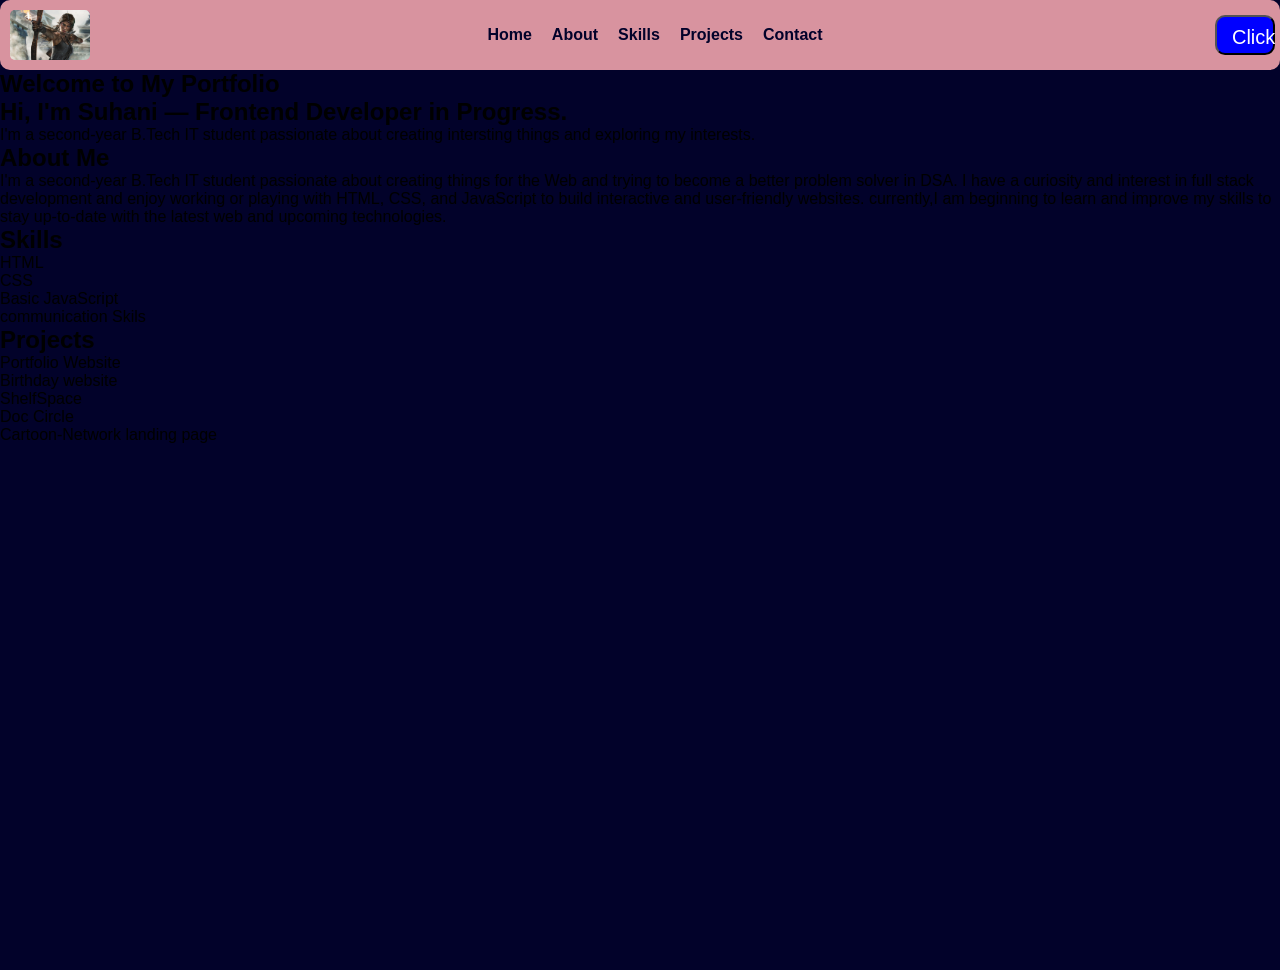
==== index.html @ 4777d11a "Initial commit - My Portfolio" ====
<!DOCTYPE html>
<html lang="en">

<head>
    <meta charset="UTF-8">
    <meta name="viewport" content="width=device-width, initial-scale=1.0">
    <title>My-portfolio</title>
    <link rel="stylesheet" href="style.css">

</head>

<body>
    <header>
        <nav>
            <div class="logo">
                <img width="50" src="./portfolio-logo.jpg" alt="My Portfolio logo ">
            </div>
            <div class="links">
                <a id=home href="#Home">Home</a>
                <a id=about href="#About">About</a>
                <a id=skills href="#Skills">Skills</a>
                <a id=projects href="#Projects">Projects</a>
                <a id=contact href="#Contact">Contact</a>
            </div>
            <div class="button">
                <button id="btn">Click</button>
            </div>
        </nav>
    </header>
    <main>
        <section id="home">
            <h1>Welcome to My Portfolio</h1>
            <h1>Hi, I'm Suhani —
                Frontend Developer in Progress.
            </h1>

            <p>
                I'm a second-year B.Tech IT student
                passionate about creating intersting things and exploring my interests.
            </p>

        </section>
        <section id="about">
            <h2>About Me</h2>
            <p>
                I'm a second-year B.Tech IT student passionate about creating things for the Web and trying to become a better problem solver in DSA. I have a curiosity and
                interest in full stack development and enjoy working or playing  with HTML, CSS, and JavaScript to build interactive
                and user-friendly websites. currently,I am beginning to learn and improve my skills to stay up-to-date with the
                latest web and upcoming technologies.
            </p>

        </section>
        <section id="skills">
            <h2>Skills</h2>
            <ul>
               
                <li>HTML</li>
                <li>CSS</li>
                <li>Basic JavaScript</li>
                 <li>communication Skils</li>
                
                
            </ul>
        </section>
        <section id="projects">
            <h2>Projects</h2>
            <ul>
                <li>Portfolio Website</li>
                <li>Birthday website</li>
                <li>ShelfSpace </li>
                <li>Doc Circle</li>
                <li>Cartoon-Network landing page</li>
                
            </ul>
    </main>



    <script src="script.js"></script>

</body>

</html>
---- style.css ----
*{
    margin:0;
    padding:0;
    box-sizing: border-box;
}
html,body{
    height:100%;
    width:100%;
    background-color: rgb(2, 2, 42);
    font-family: Arial, Helvetica, sans-serif;

}
 main{
    width:100%;
    height:100%;
 }
 nav{
    width:100%;    
    height:70px;
    padding:10px;
    border-radius: 10px;
    background-color:rgb(216, 147, 159) ;
    display:flex;
    justify-content: space-between;
    align-items: center;
    gap:10px;
    

 
 }
 .logo{
    width:80px;
    
    height:50px;
    
 }
 .logo img{
    overflow:hidden;
    width:100%;
    height:100%;
    object-fit: cover;
    border-radius:5px;
 }

 .links{
    display:flex;
    justify-content: center;
    align-items: center;
    gap:20px;

}
 .links a {
    text-decoration: none;
    color: rgb(2, 2, 42);
    font-size: 16px;
    font-weight: 600;
    transition: 0.3s ease;
}
.links a:hover{
    color:white;
}

.button{
    height:50px;
    width:50px;
    display: flex;
    justify-content: center;
    align-items: center;
}
.button #btn{
    width:60px;
    height:40px;
    text-align: center;
    color:white ;
    background-color:blue;
    padding:9px 15px;
    border-radius: 10px;
    cursor:pointer;
    font-size: 20px;

}
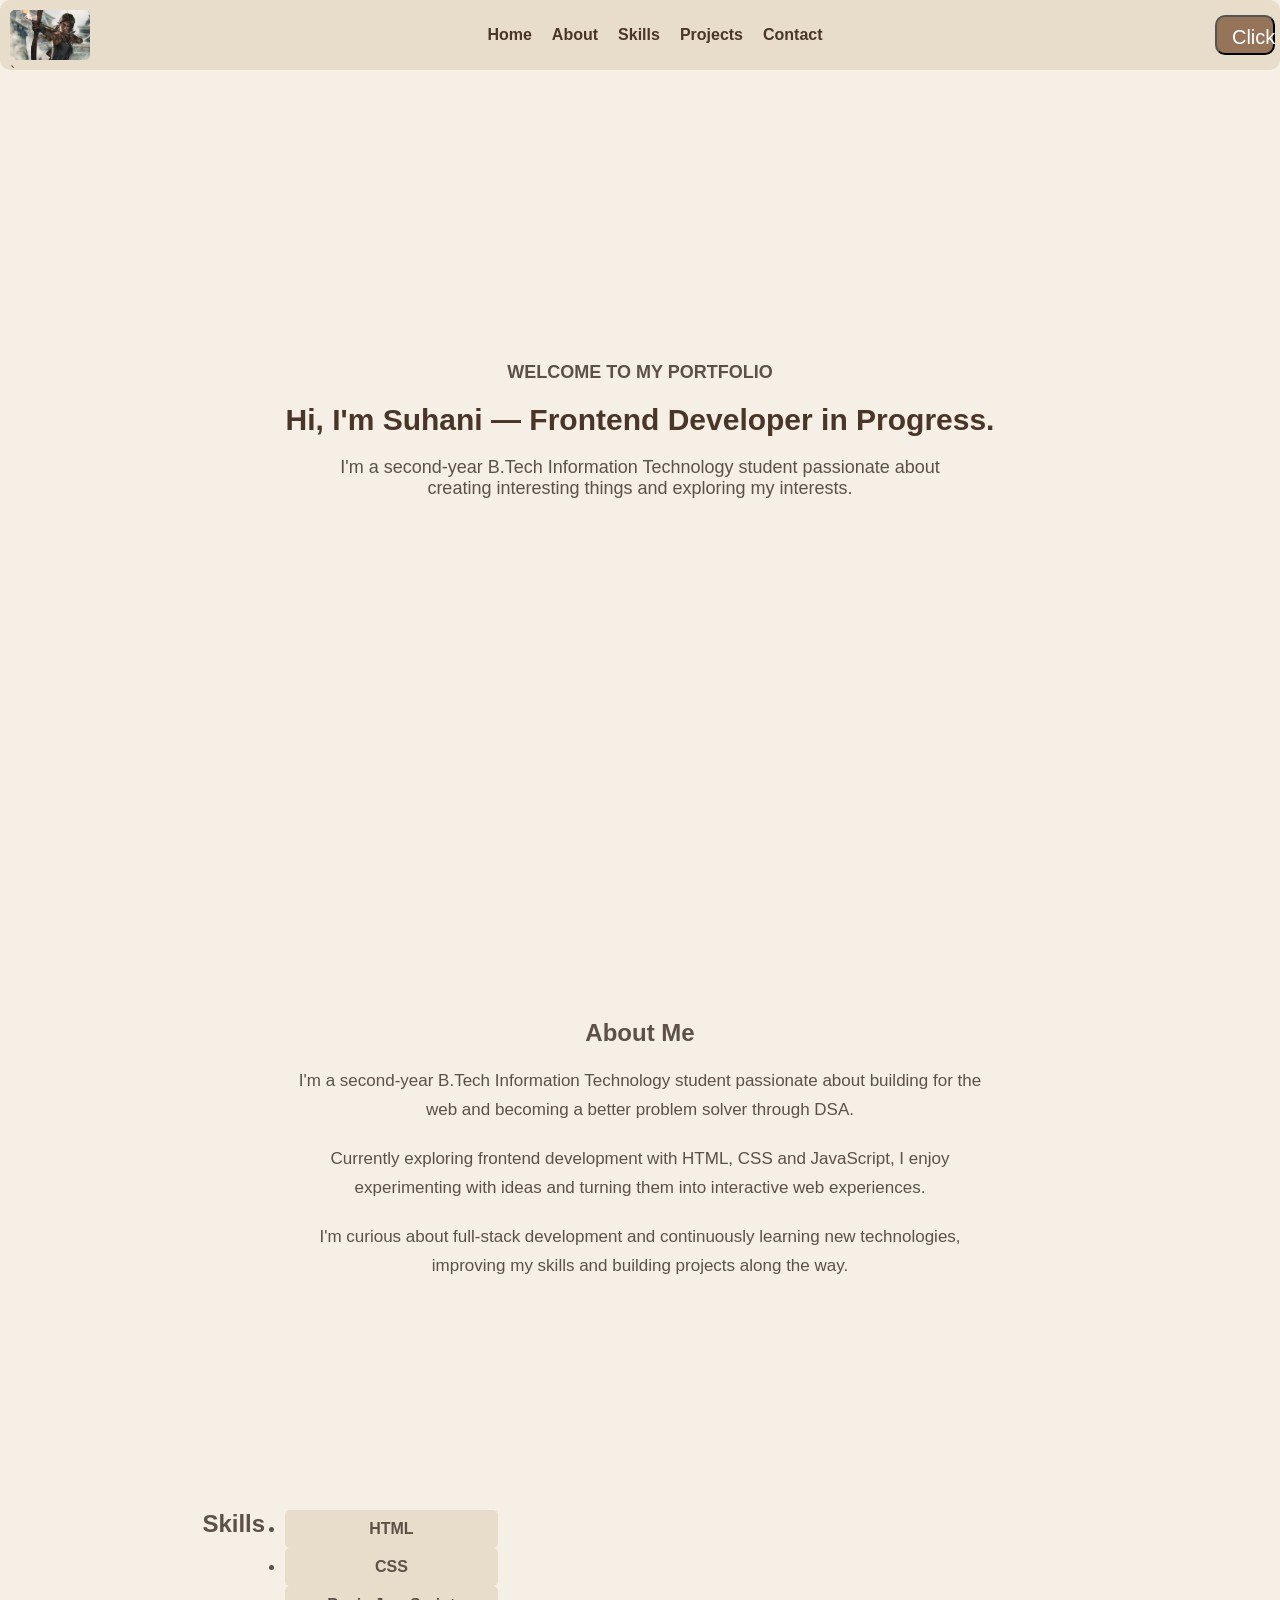
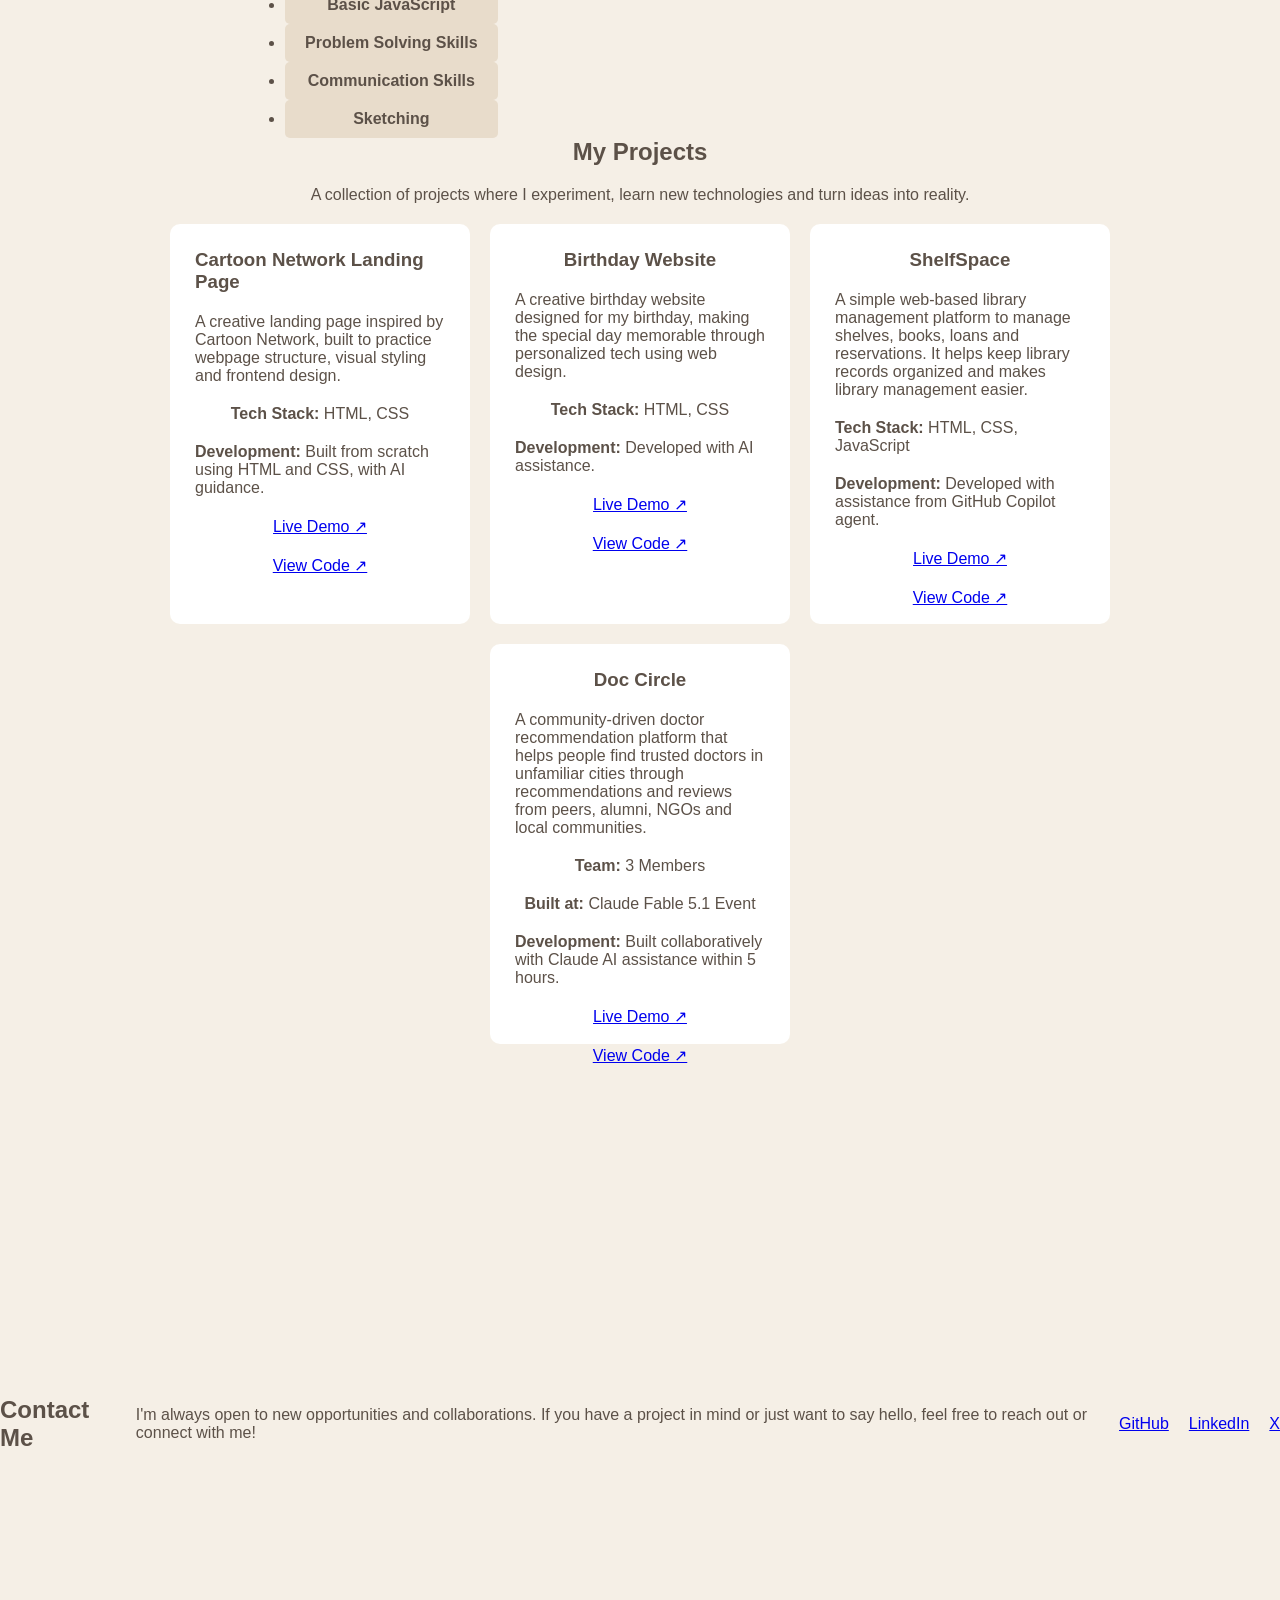
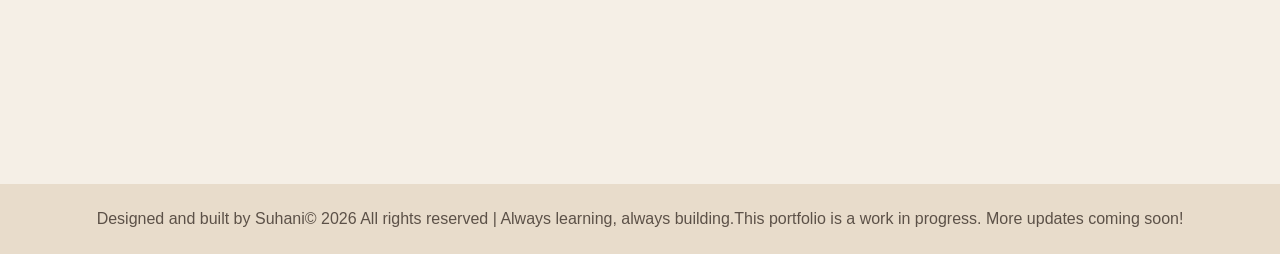
==== commit bbd9127a: "create my first portfolio" ====
--- a/index.html
+++ b/index.html
@@ -13,14 +13,14 @@
     <header>
         <nav>
             <div class="logo">
-                <img width="50" src="./portfolio-logo.jpg" alt="My Portfolio logo ">
+                <img width="50" src="./portfolio-logo.jpg" alt="My Portfolio logo ">  `               
             </div>
             <div class="links">
-                <a id=home href="#Home">Home</a>
-                <a id=about href="#About">About</a>
-                <a id=skills href="#Skills">Skills</a>
-                <a id=projects href="#Projects">Projects</a>
-                <a id=contact href="#Contact">Contact</a>
+                <a href="#home">Home</a>
+                <a href="#about">About</a>
+                <a href="#skills">Skills</a>
+                <a href="#projects">Projects</a>
+                <a href="#contact">Contact</a>
             </div>
             <div class="button">
                 <button id="btn">Click</button>
@@ -29,50 +29,190 @@
     </header>
     <main>
         <section id="home">
-            <h1>Welcome to My Portfolio</h1>
-            <h1>Hi, I'm Suhani —
-                Frontend Developer in Progress.
+            <p class="welcome-message"><b>WELCOME TO MY PORTFOLIO</b> </p>
+            <h1>Hi, I'm Suhani — Frontend Developer in Progress.
             </h1>
 
             <p>
-                I'm a second-year B.Tech IT student
-                passionate about creating intersting things and exploring my interests.
+                I'm a second-year B.Tech Information Technology student
+                passionate about creating interesting things and exploring my interests.
             </p>
 
         </section>
         <section id="about">
             <h2>About Me</h2>
             <p>
-                I'm a second-year B.Tech IT student passionate about creating things for the Web and trying to become a better problem solver in DSA. I have a curiosity and
-                interest in full stack development and enjoy working or playing  with HTML, CSS, and JavaScript to build interactive
-                and user-friendly websites. currently,I am beginning to learn and improve my skills to stay up-to-date with the
-                latest web and upcoming technologies.
+                I'm a second-year B.Tech Information Technology student passionate about building for the web and
+                becoming a better problem
+                solver through DSA.</p>
+
+            <p>Currently exploring frontend development with HTML, CSS and JavaScript, I enjoy experimenting with ideas
+                and turning them into interactive web experiences.</p>
+            <p>I'm curious about full-stack development and continuously learning new technologies, improving my skills
+                and building projects along the way.
+
             </p>
 
         </section>
         <section id="skills">
             <h2>Skills</h2>
             <ul>
-               
+
                 <li>HTML</li>
                 <li>CSS</li>
                 <li>Basic JavaScript</li>
-                 <li>communication Skils</li>
-                
-                
+                <li>Problem Solving Skills</li>
+                <li>Communication Skills</li>
+                <li>Sketching</li>
+
+
+
             </ul>
         </section>
+
         <section id="projects">
-            <h2>Projects</h2>
-            <ul>
-                <li>Portfolio Website</li>
-                <li>Birthday website</li>
-                <li>ShelfSpace </li>
-                <li>Doc Circle</li>
-                <li>Cartoon-Network landing page</li>
-                
-            </ul>
+            <h2>My Projects</h2>
+
+            <p>
+                A collection of projects where I experiment,
+                learn new technologies and turn ideas into reality.
+            </p>
+
+            <div class="project-container">
+
+                <div class="project-card">
+                    <h3>Cartoon Network Landing Page</h3>
+
+                    <p>
+                        A creative landing page inspired by Cartoon Network,
+                        built to practice webpage structure, visual styling
+                        and frontend design.
+                    </p>
+
+                    <p><strong>Tech Stack:</strong> HTML, CSS</p>
+
+                    <p><strong>Development:</strong>
+                        Built from scratch using HTML and CSS, with AI guidance.
+
+                    </p>
+
+                    <a href="https://node0xshree.github.io/Cartoon-Network-landing-page/" target="_blank"
+                        rel="noopener noreferrer">
+                        Live Demo ↗
+                    </a>
+
+                    <a href="https://github.com/node0xshree/Cartoon-Network-landing-page.git" target="_blank"
+                        rel="noopener noreferrer">
+                        View Code ↗
+                    </a>
+                </div>
+
+
+                <div class="project-card">
+                    <h3>Birthday Website</h3>
+
+                    <p>
+                        A creative birthday website designed for my birthday, making the special day memorable through
+                        personalized tech using web design.
+                    </p>
+
+                    <p><strong>Tech Stack:</strong> HTML, CSS</p>
+
+                    <p><strong>Development:</strong>
+                        Developed with AI assistance.
+                    </p>
+
+                    <a href="https://node0xshree.github.io/Birthday-Website/" target="_blank" rel="noopener noreferrer">
+                        Live Demo ↗
+                    </a>
+
+                    <a href="https://github.com/node0xshree/Birthday-website.git" target="_blank"
+                        rel="noopener noreferrer">
+                        View Code ↗
+                    </a>
+                </div>
+
+
+                <div class="project-card">
+                    <h3>ShelfSpace</h3>
+
+                    <p>
+                        A simple web-based library management platform
+                        to manage shelves, books, loans and reservations.
+                        It helps keep library records organized and
+                        makes library management easier.
+                    </p>
+
+                    <p><strong>Tech Stack:</strong> HTML, CSS, JavaScript</p>
+
+                    <p><strong>Development:</strong>
+                        Developed with assistance from GitHub Copilot agent.
+                    </p>
+
+                    <a href="https://node0xshree.github.io/SelfSpace" target="_blank" rel="noopener noreferrer">
+                        Live Demo ↗
+                    </a>
+
+                    <a href="https://github.com/node0xshree/SelfSpace.git" target="_blank" rel="noopener noreferrer">
+                        View Code ↗
+                    </a>
+                </div>
+
+
+
+                <div class="project-card">
+                    <h3>Doc Circle</h3>
+
+                    <p>
+                        A community-driven doctor recommendation platform
+                        that helps people find trusted doctors in unfamiliar
+                        cities through recommendations and reviews from
+                        peers, alumni, NGOs and local communities.
+                    </p>
+
+                    <p><strong>Team:</strong> 3 Members</p>
+
+                    <p><strong>Built at:</strong> Claude Fable 5.1 Event</p>
+
+                    <p><strong>Development:</strong>
+                        Built collaboratively with Claude AI assistance
+                        within 5 hours.
+                    </p>
+
+                    <a href="https://doc-circle.vercel.app/" target="_blank" rel="noopener noreferrer">
+                        Live Demo ↗
+                    </a>
+                    <a href="https://github.com/node0xshree/DocCircle.git" target="_blank" rel="noopener noreferrer">
+                        View Code ↗
+                    </a>
+
+                </div>
+
+
+
+            </div>
+        </section>
+        <section id="contact">
+            <h2>Contact Me</h2>
+            <p>
+                I'm always open to new opportunities and collaborations. If you have a project in mind or just want to
+                say hello, feel free to reach out or connect with me!
+            </p>
+
+            <a href="https://github.com/node0xshree" target="_blank" rel="noopener noreferrer">GitHub</a>
+            <a href="https://www.linkedin.com/in/suhani-gupta-56b097380?" target="_blank"
+                rel="noopener noreferrer">LinkedIn</a>
+            <a href="https://x.com/ShreeNode" target="_blank" rel="noopener noreferrer">X</a>
+        </section>
     </main>
+    <footer>
+        <p>Designed and built by Suhani</p>
+
+        <p>© 2026 All rights reserved | Always learning, always building.</p>
+
+        <p>This portfolio is a work in progress. More updates coming soon!</p>
+
+    </footer>
 
 
 
--- a/style.css
+++ b/style.css
@@ -1,81 +1,220 @@
-*{
-    margin:0;
-    padding:0;
+:root {
+    --bg-color: #F5EFE6;
+    --card-color: #FFFFFF;
+    --secondary-color: #E8DCCB;
+    --heading-color: #493628;
+    --accent-color: #96745A;
+    --text-color: #5C5148;
+}
+
+* {
+    margin: 0;
+    padding: 0;
     box-sizing: border-box;
 }
-html,body{
-    height:100%;
-    width:100%;
-    background-color: rgb(2, 2, 42);
+
+html,
+body {
+    min-height: 100vh;
+
+    background-color: var(--bg-color);
+    color: var(--text-color);
     font-family: Arial, Helvetica, sans-serif;
 
 }
- main{
-    width:100%;
-    height:100%;
- }
- nav{
-    width:100%;    
-    height:70px;
-    padding:10px;
+
+nav {
+    width: 100%;
+    height: 70px;
+    padding: 10px;
     border-radius: 10px;
-    background-color:rgb(216, 147, 159) ;
-    display:flex;
+    background-color: var(--secondary-color);
+    display: flex;
     justify-content: space-between;
     align-items: center;
-    gap:10px;
-    
-
- 
- }
- .logo{
-    width:80px;
-    
-    height:50px;
-    
- }
- .logo img{
-    overflow:hidden;
-    width:100%;
-    height:100%;
+    gap: 10px;
+
+
+
+}
+
+.logo {
+    width: 80px;
+
+    height: 50px;
+
+}
+
+.logo img {
+    overflow: hidden;
+    width: 100%;
+    height: 100%;
     object-fit: cover;
-    border-radius:5px;
- }
-
- .links{
-    display:flex;
-    justify-content: center;
-    align-items: center;
-    gap:20px;
-
-}
- .links a {
+    border-radius: 5px;
+}
+
+.links {
+    display: flex;
+    justify-content: center;
+    align-items: center;
+    gap: 20px;
+
+}
+
+.links a {
     text-decoration: none;
-    color: rgb(2, 2, 42);
+
     font-size: 16px;
     font-weight: 600;
     transition: 0.3s ease;
-}
-.links a:hover{
-    color:white;
-}
-
-.button{
-    height:50px;
-    width:50px;
-    display: flex;
-    justify-content: center;
-    align-items: center;
-}
-.button #btn{
-    width:60px;
-    height:40px;
-    text-align: center;
-    color:white ;
-    background-color:blue;
-    padding:9px 15px;
+    color: var(--heading-color);
+}
+
+.links a:hover {
+    color: var(--accent-color)
+}
+
+.button {
+    height: 50px;
+    width: 50px;
+    display: flex;
+    justify-content: center;
+    align-items: center;
+}
+
+.button #btn {
+    width: 60px;
+    height: 40px;
+    text-align: center;
+    color: white;
+    background-color: var(--accent-color);
+    padding: 9px 15px;
     border-radius: 10px;
-    cursor:pointer;
+    cursor: pointer;
     font-size: 20px;
 
+}
+
+#home {
+    background-image: url(./images/portfolio-logo.jpg);
+    background-size: cover;
+    background-position: center;
+    min-height: 80vh;
+    display: flex;
+    padding: 40px 20px;
+    flex-direction: column;
+    justify-content: center;
+    align-items: center;
+    gap: 20px;
+}
+
+#home p {
+    font-size: 18px;
+    text-align: center;
+    max-width: 650px;
+
+
+}
+
+h1 {
+    font-size: 30px;
+    text-align: center;
+    color: var(--heading-color);
+}
+
+#about {
+    width: 100%;
+    min-height: 80vh;
+    display: flex;
+    justify-content: center;
+    align-items: center;
+    gap: 20px;
+    padding: 50px 20px;
+    flex-direction: column;
+
+}
+
+#about p {
+    max-width: 700px;
+    text-align: center;
+    line-height: 1.7;
+    font-size: 17px;
+}
+#skills {
+    max-width: 700px;
+    display:grid;
+    grid-template-columns: repeat(auto-fit, minmax(150px, 1fr));
+    list-style:none;
+    line-height: center;
+    display: flex;
+    justify-content: center;
+    text-align: center;
+    gap: 20px;
+}
+#skills li {
+    background-color: var(--secondary-color);
+    padding: 10px 20px;
+    border-radius: 5px;
+    font-size: 16px;
+    font-weight: 600;
+}
+#skills li {
+    background-color: var(--secondary-color);
+    padding: 10px 20px;
+    border-radius: 5px;
+    font-size: 16px;                                                                                                                                                                        
+    font-weight: 600;
+}
+
+#projects {
+    width: 100%;
+    padding:0% 50px 20px;
+    min-height: 80vh;
+    display: flex;
+    justify-content: center;
+    align-items: center;
+    gap: 20px;
+    flex-direction: column;
+}
+
+.project-container {
+    width: 100%;
+
+    display: flex;
+    justify-content: center;
+    align-items: center;
+    gap: 20px;
+    flex-wrap: wrap;
+    align-items: stretch;
+}
+
+.project-card {
+    width: 300px;
+    height: 400px;
+    padding: 25px;
+    background-color: var(--card-color);
+    border-radius: 10px;
+    display: flex;
+    flex-direction: column;
+    align-items: center;
+    gap: 20px;
+
+}
+
+#contact {
+    width: 100%;
+    min-height: 80vh;
+    display: flex;
+    justify-content: center;
+    align-items: center;
+    gap: 20px;
+}
+
+footer {
+    width: 100%;
+    height: 70px;
+    background-color: var(--secondary-color);
+    display: flex;
+    justify-content: center;
+    align-items: center;
 }
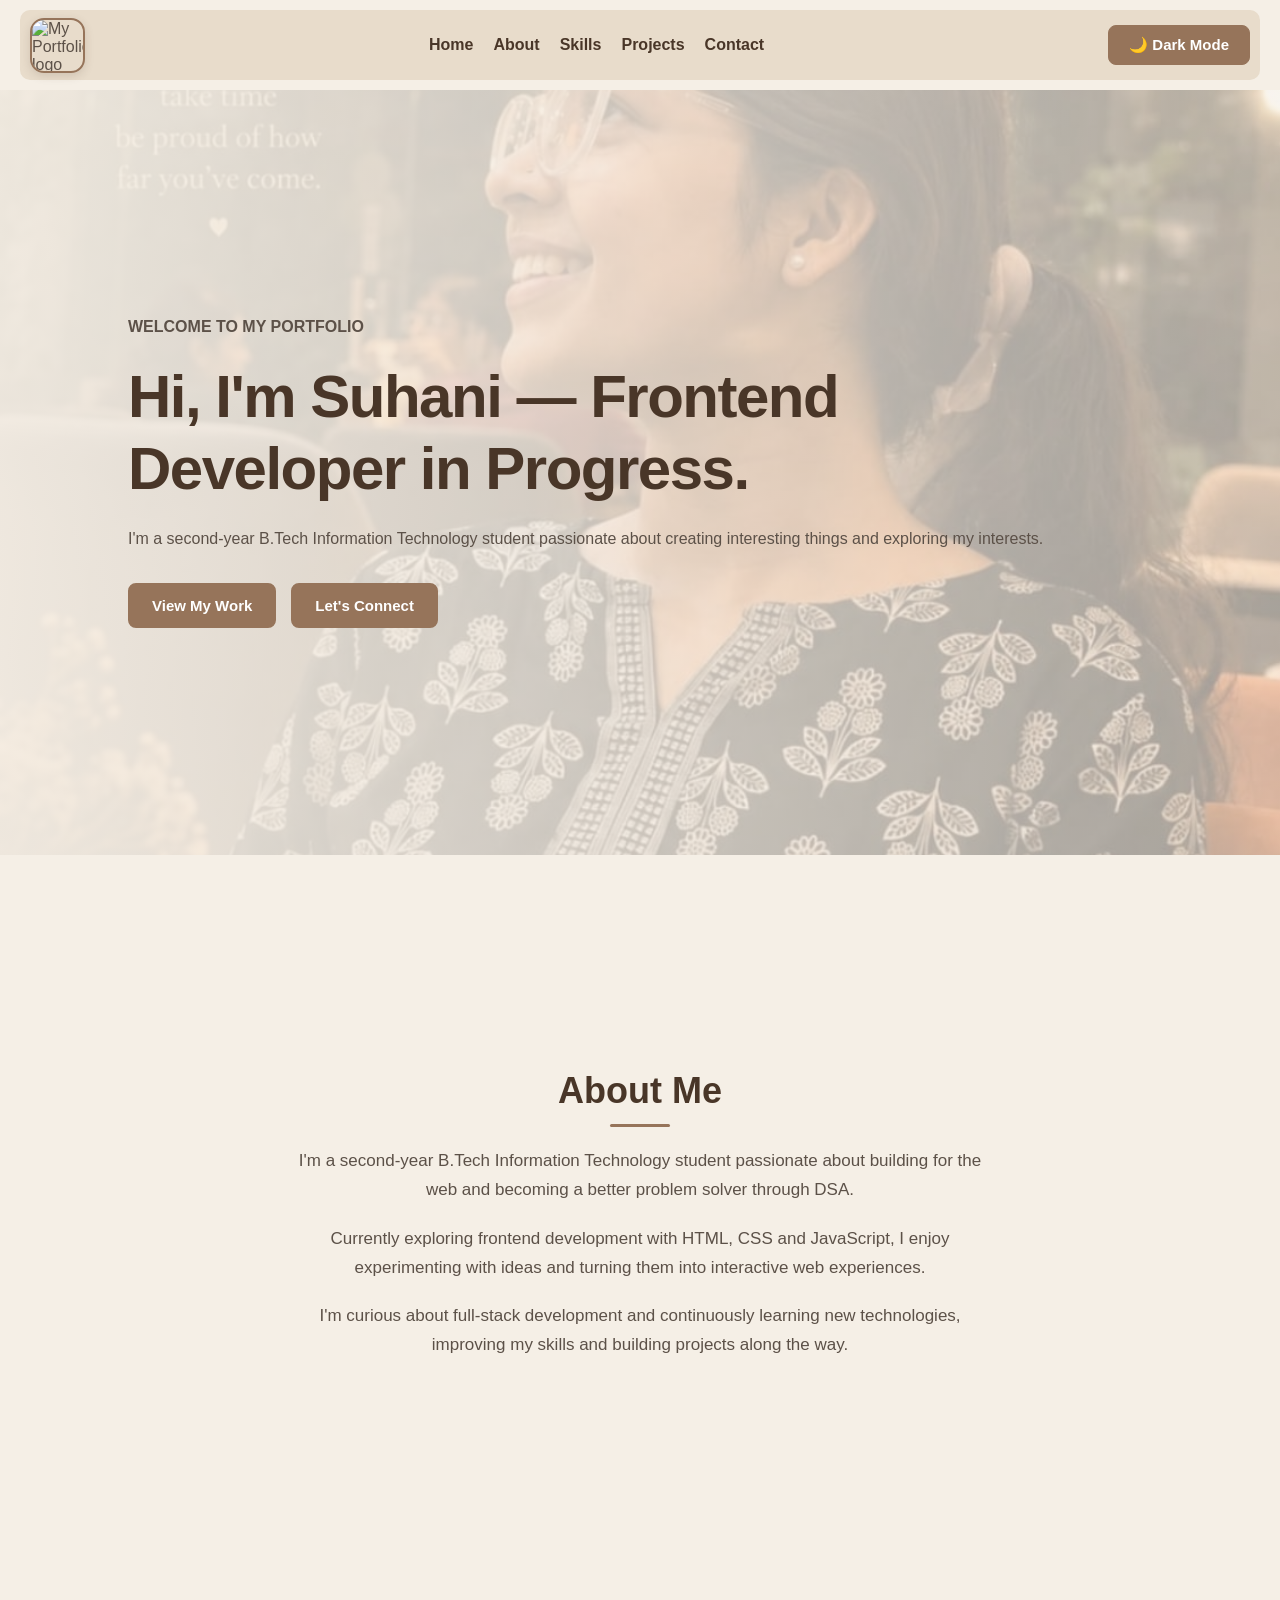
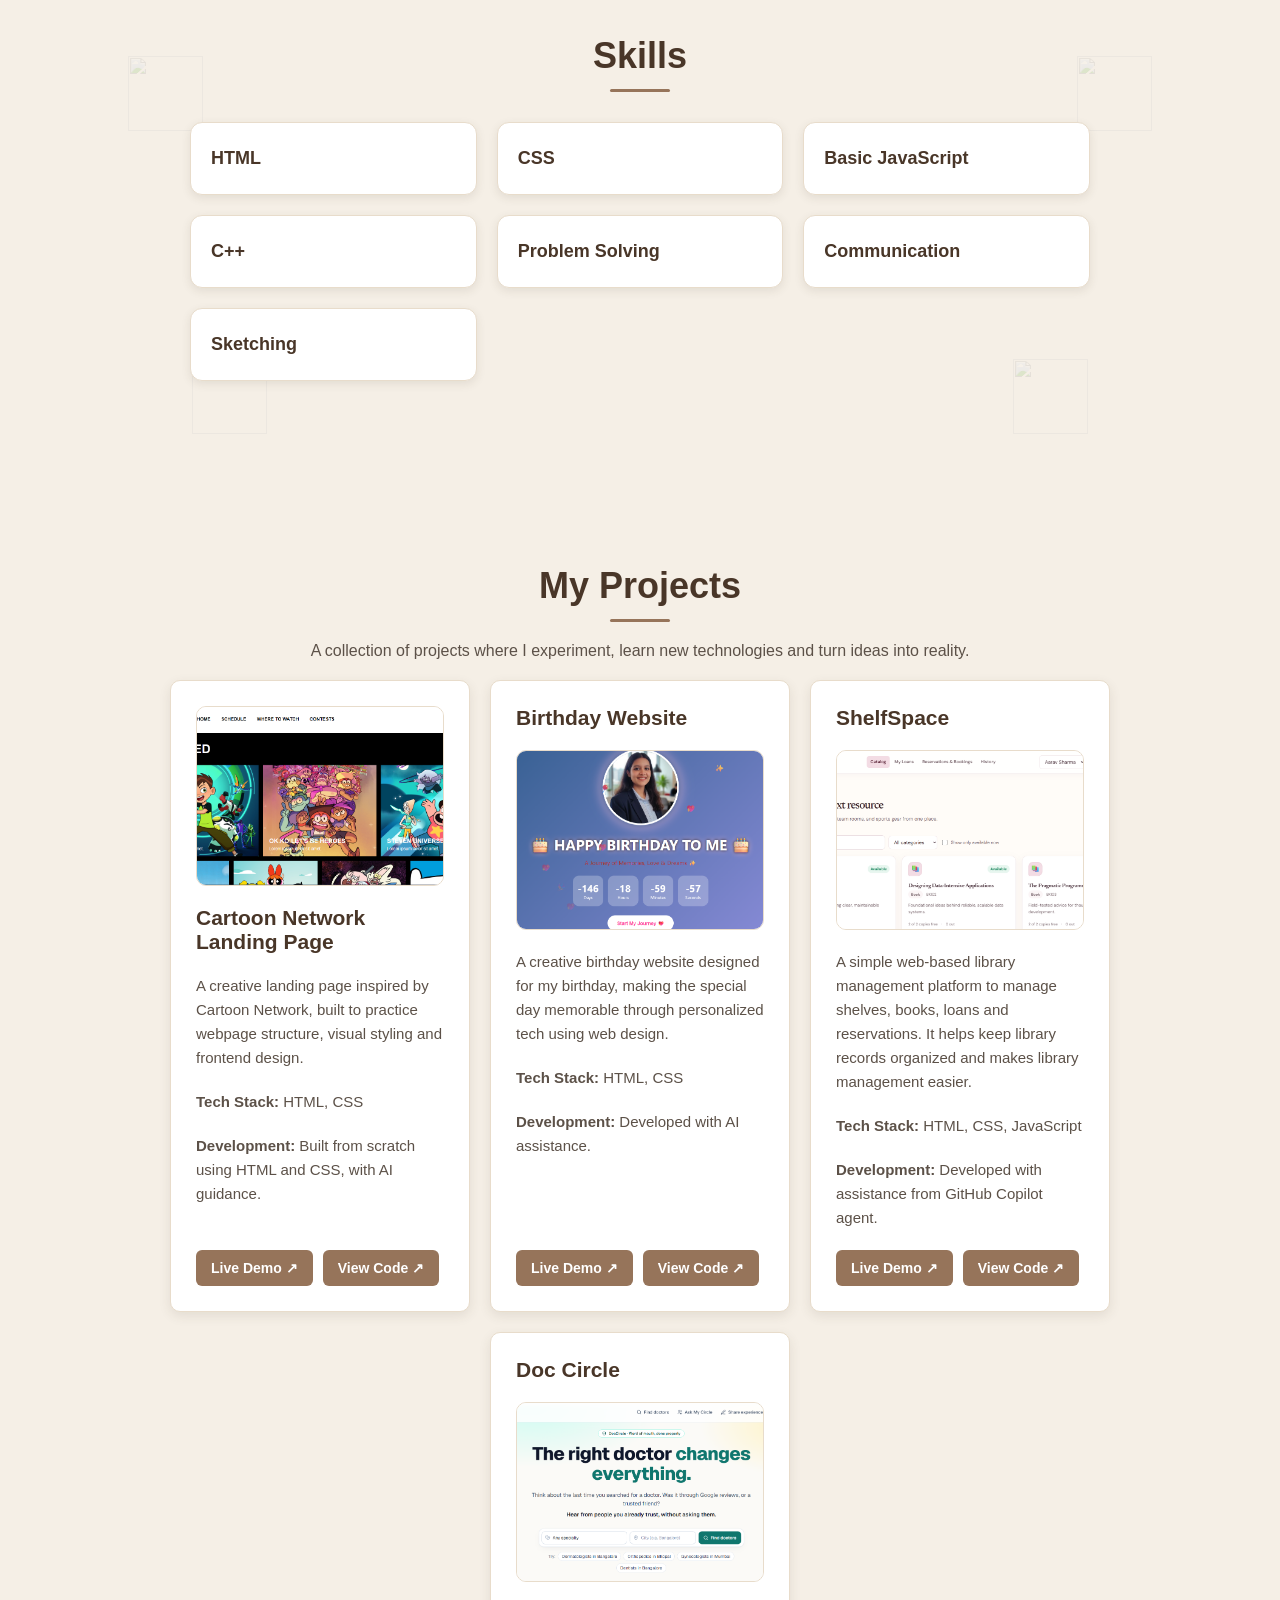
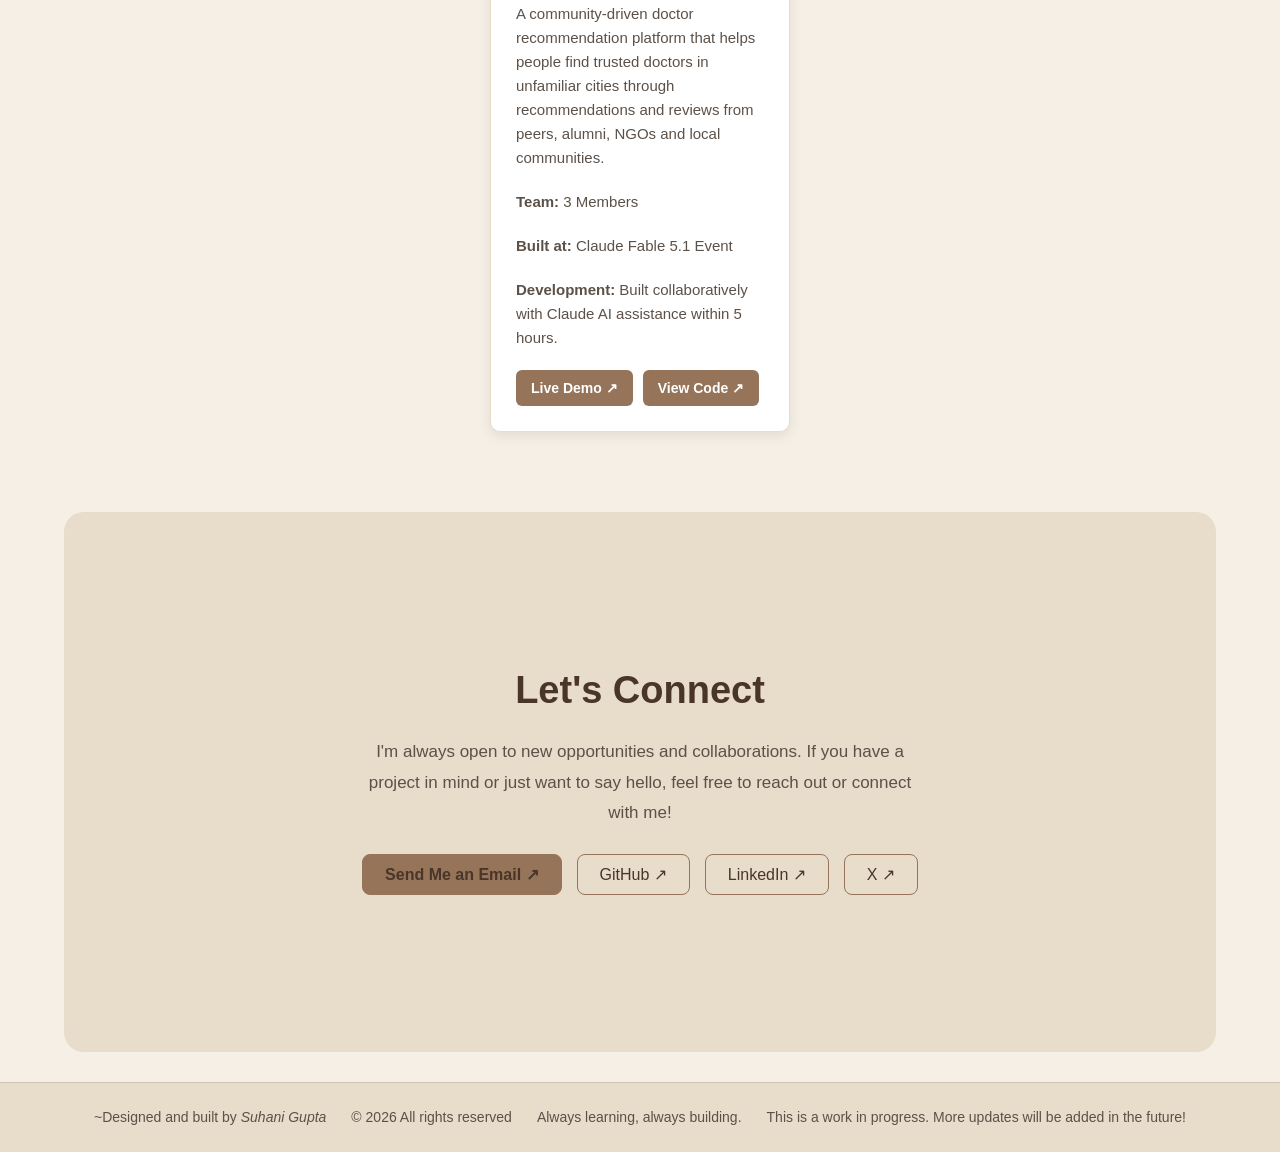
==== commit 3416246d: "Updated portfolio design and interactive skills" ====
--- a/index.html
+++ b/index.html
@@ -13,7 +13,7 @@
     <header>
         <nav>
             <div class="logo">
-                <img width="50" src="./portfolio-logo.jpg" alt="My Portfolio logo ">  `               
+                <img width="50" src="https://images.openai.com/static-rsc-4/7AE6y8svnlNOcBrfhe6n4mWjc15Cf8iQgHijhoQOdRM4mHmIUGc_Hh0q1yTjEJYYOS_ineMe4INI-HQYG3lTJhy3Av5Dj1ZHkbf4z_0bbgUeDA38cGAey9MN5wIHIYVnpX1afHjjm7_be2glxR2Uj97IhCPZg6r1D3fPBIXuZSMjRCCf0g8xU62fYCKwyuh-?purpose=fullsize" alt="My Portfolio logo ">
             </div>
             <div class="links">
                 <a href="#home">Home</a>
@@ -23,7 +23,8 @@
                 <a href="#contact">Contact</a>
             </div>
             <div class="button">
-                <button id="btn">Click</button>
+                <button id="btn">🌙 Dark Mode</button>
+                <!-- <button id="btn">Get in Touch</button> -->
             </div>
         </nav>
     </header>
@@ -37,7 +38,10 @@
                 I'm a second-year B.Tech Information Technology student
                 passionate about creating interesting things and exploring my interests.
             </p>
-
+            <div class="hero-buttons">
+                <a href="#projects">View My Work</a>
+                <a href="#contact">Let's Connect</a>
+            </div>
         </section>
         <section id="about">
             <h2>About Me</h2>
@@ -55,20 +59,65 @@
 
         </section>
         <section id="skills">
-            <h2>Skills</h2>
-            <ul>
-
-                <li>HTML</li>
-                <li>CSS</li>
-                <li>Basic JavaScript</li>
-                <li>Problem Solving Skills</li>
-                <li>Communication Skills</li>
-                <li>Sketching</li>
-
-
-
-            </ul>
-        </section>
+
+    <div class="skills-logos" aria-hidden="true">
+
+        <img src="https://cdn.jsdelivr.net/gh/devicons/devicon/icons/html5/html5-original.svg"
+             class="logo-html" alt="">
+
+        <img src="https://cdn.jsdelivr.net/gh/devicons/devicon/icons/css3/css3-original.svg"
+             class="logo-css" alt="">
+
+        <img src="https://cdn.jsdelivr.net/gh/devicons/devicon/icons/javascript/javascript-original.svg"
+             class="logo-js" alt="">
+
+        <img src="https://cdn.jsdelivr.net/gh/devicons/devicon/icons/cplusplus/cplusplus-original.svg"
+             class="logo-cpp" alt="">
+
+    </div>
+
+    <h2>Skills</h2>
+
+    <div class="skills-container">
+
+    <div class="skill-card">
+        <h3>HTML</h3>
+        <p>I use HTML to structure web pages with semantic elements and clean layouts.</p>
+    </div>
+
+    <div class="skill-card">
+        <h3>CSS</h3>
+        <p>I use CSS to design attractive, responsive websites with layouts and styling.</p>
+    </div>
+
+    <div class="skill-card">
+        <h3>Basic JavaScript</h3>
+        <p>I'm learning JavaScript to add interactivity and dynamic behaviour to websites.</p>
+    </div>
+
+    <div class="skill-card">
+        <h3>C++</h3>
+        <p>I understand C++ fundamentals and practise programming logic and problem-solving.</p>
+    </div>
+
+    <div class="skill-card">
+        <h3>Problem Solving</h3>
+        <p>I enjoy breaking problems into smaller steps and finding logical solutions.</p>
+    </div>
+
+    <div class="skill-card">
+        <h3>Communication</h3>
+        <p>I enjoy sharing ideas, collaborating and connecting with people.</p>
+    </div>
+
+    <div class="skill-card">
+        <h3>Sketching</h3>
+        <p>I enjoy sketching and exploring my creativity through art.</p>
+    </div>
+
+</div>
+</section>
+
 
         <section id="projects">
             <h2>My Projects</h2>
@@ -81,6 +130,7 @@
             <div class="project-container">
 
                 <div class="project-card">
+                    <img src="./Cartoon.png" alt="Cartoon Network Landing Page">
                     <h3>Cartoon Network Landing Page</h3>
 
                     <p>
@@ -95,24 +145,26 @@
                         Built from scratch using HTML and CSS, with AI guidance.
 
                     </p>
-
-                    <a href="https://node0xshree.github.io/Cartoon-Network-landing-page/" target="_blank"
-                        rel="noopener noreferrer">
-                        Live Demo ↗
-                    </a>
-
-                    <a href="https://github.com/node0xshree/Cartoon-Network-landing-page.git" target="_blank"
-                        rel="noopener noreferrer">
-                        View Code ↗
-                    </a>
+                    <div class="project-links">
+                        <a href="https://node0xshree.github.io/Cartoon-Network-landing-page/" target="_blank"
+                            rel="noopener noreferrer">
+                            Live Demo ↗
+                        </a>
+
+                        <a href="https://github.com/node0xshree/Cartoon-Network-landing-page.git" target="_blank"
+                            rel="noopener noreferrer">
+                            View Code ↗
+                        </a>
+                    </div>
                 </div>
 
 
                 <div class="project-card">
                     <h3>Birthday Website</h3>
-
-                    <p>
-                        A creative birthday website designed for my birthday, making the special day memorable through
+                    <img src="./birthday.png" alt="Birthday Website">
+                    <p>
+                        A creative birthday website designed for my birthday, making the special day memorable
+                        through
                         personalized tech using web design.
                     </p>
 
@@ -121,21 +173,24 @@
                     <p><strong>Development:</strong>
                         Developed with AI assistance.
                     </p>
-
-                    <a href="https://node0xshree.github.io/Birthday-Website/" target="_blank" rel="noopener noreferrer">
-                        Live Demo ↗
-                    </a>
-
-                    <a href="https://github.com/node0xshree/Birthday-website.git" target="_blank"
-                        rel="noopener noreferrer">
-                        View Code ↗
-                    </a>
+                    <div class="project-links">
+                        <a href="https://node0xshree.github.io/Birthday-website/?utm_source=chatgpt.com" target="_blank"
+                            rel="noopener noreferrer">
+                            Live Demo ↗
+                        </a>
+
+                        <a href="https://github.com/node0xshree/Birthday-website.git" target="_blank"
+                            rel="noopener noreferrer">
+                            View Code ↗
+                        </a>
+                    </div>
+
                 </div>
 
 
                 <div class="project-card">
                     <h3>ShelfSpace</h3>
-
+                    <img src="./SelfSpace.png" alt="ShelfSpace">
                     <p>
                         A simple web-based library management platform
                         to manage shelves, books, loans and reservations.
@@ -148,21 +203,24 @@
                     <p><strong>Development:</strong>
                         Developed with assistance from GitHub Copilot agent.
                     </p>
-
-                    <a href="https://node0xshree.github.io/SelfSpace" target="_blank" rel="noopener noreferrer">
-                        Live Demo ↗
-                    </a>
-
-                    <a href="https://github.com/node0xshree/SelfSpace.git" target="_blank" rel="noopener noreferrer">
-                        View Code ↗
-                    </a>
+                    <div class="project-links">
+                        <a href="https://node0xshree.github.io/SelfSpace/" target="_blank" rel="noopener noreferrer">
+                            Live Demo ↗
+                        </a>
+
+                        <a href="https://github.com/node0xshree/ShelfSpace.git" target="_blank"
+                            rel="noopener noreferrer">
+                            View Code ↗
+                        </a>
+                    </div>
+
                 </div>
 
 
 
                 <div class="project-card">
                     <h3>Doc Circle</h3>
-
+                    <img src="./docCircle.png" alt="Doc Circle">
                     <p>
                         A community-driven doctor recommendation platform
                         that helps people find trusted doctors in unfamiliar
@@ -178,13 +236,16 @@
                         Built collaboratively with Claude AI assistance
                         within 5 hours.
                     </p>
-
-                    <a href="https://doc-circle.vercel.app/" target="_blank" rel="noopener noreferrer">
-                        Live Demo ↗
-                    </a>
-                    <a href="https://github.com/node0xshree/DocCircle.git" target="_blank" rel="noopener noreferrer">
-                        View Code ↗
-                    </a>
+                    <div class="project-links">
+                        <a href="https://doc-circle.vercel.app/" target="_blank" rel="noopener noreferrer">
+                            Live Demo ↗
+                        </a>
+                        <a href="https://github.com/node0xshree/DocCircle.git" target="_blank"
+                            rel="noopener noreferrer">
+                            View Code ↗
+                        </a>
+                    </div>
+
 
                 </div>
 
@@ -193,24 +254,38 @@
             </div>
         </section>
         <section id="contact">
-            <h2>Contact Me</h2>
+            <h2>Let's Connect</h2>
             <p>
                 I'm always open to new opportunities and collaborations. If you have a project in mind or just want to
                 say hello, feel free to reach out or connect with me!
             </p>
 
-            <a href="https://github.com/node0xshree" target="_blank" rel="noopener noreferrer">GitHub</a>
-            <a href="https://www.linkedin.com/in/suhani-gupta-56b097380?" target="_blank"
-                rel="noopener noreferrer">LinkedIn</a>
-            <a href="https://x.com/ShreeNode" target="_blank" rel="noopener noreferrer">X</a>
-        </section>
+             
+
+    <div class="social-links">
+
+        <a href="mailto:your-email@gmail.com" class="email-btn">
+        Send Me an Email ↗
+    </a>
+
+        <a href="https://github.com/node0xshree" target="_blank"
+            rel="noopener noreferrer">GitHub ↗</a>
+
+        <a href="https://www.linkedin.com/in/suhani-gupta-56b097380"
+            target="_blank" rel="noopener noreferrer">LinkedIn ↗</a>
+
+        <a href="https://x.com/ShreeNode" target="_blank"
+            rel="noopener noreferrer">X ↗</a>
+    </div>
+</section>
     </main>
     <footer>
-        <p>Designed and built by Suhani</p>
-
-        <p>© 2026 All rights reserved | Always learning, always building.</p>
-
-        <p>This portfolio is a work in progress. More updates coming soon!</p>
+        <p>~Designed and built by <i>Suhani Gupta</i></p>
+
+        <p>© 2026 All rights reserved </p>
+        <p>Always learning, always building.</p>
+
+        <p>This is a work in progress. More updates will be added in the future!</p>
 
     </footer>
 
--- a/style.css
+++ b/style.css
@@ -1,3 +1,4 @@
+
 :root {
     --bg-color: #F5EFE6;
     --card-color: #FFFFFF;
@@ -15,12 +16,28 @@
 
 html,
 body {
+    scroll-behavior: smooth;
     min-height: 100vh;
-
     background-color: var(--bg-color);
     color: var(--text-color);
     font-family: Arial, Helvetica, sans-serif;
-
+}
+
+body.dark-mode {
+    --bg-color: #1E1E1E;
+    --card-color: #2A2A2A;
+    --secondary-color: #333333;
+    --heading-color: #F5EFE6;
+    --accent-color: #B89A7A;
+    --text-color: #D6C8B8;
+}
+
+header {
+    padding: 10px 20px;
+    position: sticky;
+    top: 0;
+    z-index: 100;
+    background-color: var(--bg-color);
 }
 
 nav {
@@ -33,24 +50,28 @@
     justify-content: space-between;
     align-items: center;
     gap: 10px;
-
-
-
 }
 
 .logo {
-    width: 80px;
-
-    height: 50px;
-
+    width: 55px;
+    height: 55px;
+    border-radius: 14px;
+    overflow: hidden;
+    border: 2px solid var(--accent-color);
+    box-shadow: 0 3px 10px rgba(73, 54, 40, 0.15);
+    transition: 0.3s ease;
 }
 
 .logo img {
-    overflow: hidden;
     width: 100%;
     height: 100%;
     object-fit: cover;
-    border-radius: 5px;
+    display: block;
+}
+
+.logo:hover {
+    transform: scale(1.05);
+    box-shadow: 0 5px 14px rgba(73, 54, 40, 0.22);
 }
 
 .links {
@@ -58,68 +79,131 @@
     justify-content: center;
     align-items: center;
     gap: 20px;
-
 }
 
 .links a {
     text-decoration: none;
-
     font-size: 16px;
     font-weight: 600;
     transition: 0.3s ease;
     color: var(--heading-color);
-}
-
-.links a:hover {
-    color: var(--accent-color)
+    position: relative;
+}
+
+.links a::after {
+    content: "";
+    position: absolute;
+    width: 0;
+    height: 2px;
+    left: 0;
+    bottom: -6px;
+    background-color: var(--accent-color);
+    transition: width 0.3s ease;
+}
+
+.links a:hover::after {
+    width: 100%;
+}
+
+.links a:focus-visible {
+    outline: 2px solid var(--accent-color);
+    outline-offset: 5px;
 }
 
 .button {
-    height: 50px;
-    width: 50px;
     display: flex;
     justify-content: center;
     align-items: center;
 }
 
 .button #btn {
-    width: 60px;
-    height: 40px;
-    text-align: center;
+    padding: 10px 20px;
+    border: 1px solid var(--accent-color);
+    border-radius: 8px;
+    background-color: var(--accent-color);
     color: white;
+    font-size: 15px;
+    font-weight: 600;
+    cursor: pointer;
+    transition: 0.3s ease;
+}
+
+.button #btn:hover {
+    background-color: var(--heading-color);
+    border-color: var(--heading-color);
+    transform: translateY(-2px);
+}
+
+.button #btn:focus-visible {
+    outline: 2px solid var(--heading-color);
+    outline-offset: 3px;
+}
+
+.hero-buttons {
+    display: flex;
+    gap: 15px;
+    flex-wrap: wrap;
+    margin-top: 10px;
+}
+
+.hero-buttons a {
+    text-decoration: none;
+    padding: 12px 22px;
+    border-radius: 8px;
+    border: 2px solid var(--accent-color);
     background-color: var(--accent-color);
-    padding: 9px 15px;
-    border-radius: 10px;
-    cursor: pointer;
-    font-size: 20px;
-
+    color: white;
+    font-weight: 600;
+    transition: 0.3s ease;
+    font-size: 15px;
+}
+
+.hero-buttons a:hover {
+    background-color: var(--heading-color);
+    transform: translateY(-3px);
 }
 
 #home {
-    background-image: url(./images/portfolio-logo.jpg);
+    min-height: 85vh;
+    padding: 60px 10%;
+    display: flex;
+    flex-direction: column;
+    justify-content: center;
+    align-items: flex-start;
+    gap: 25px;
+    background-image:
+        linear-gradient(
+            to right,
+            rgba(245, 239, 230, 0.95),
+            rgba(245, 239, 230, 0.65)
+        ),
+        url("./background-img.jpeg");
     background-size: cover;
     background-position: center;
-    min-height: 80vh;
-    display: flex;
-    padding: 40px 20px;
-    flex-direction: column;
-    justify-content: center;
-    align-items: center;
-    gap: 20px;
+}
+
+body.dark-mode #home {
+    background-image:
+        linear-gradient(
+            to right,
+            rgba(30, 30, 30, 0.95),
+            rgba(30, 30, 30, 0.65)
+        ),
+        url("./background-img.jpeg");
 }
 
 #home p {
-    font-size: 18px;
-    text-align: center;
-    max-width: 650px;
-
-
-}
-
-h1 {
-    font-size: 30px;
-    text-align: center;
-    color: var(--heading-color);
+    text-align: left;
+}
+
+#home h1 {
+    text-align: left;
+    max-width: 750px;
+    line-height: 1.2;
+    font-size: clamp(36px, 5vw, 60px);
+    color: var(--heading-color);
+    font-weight: 700;
+    letter-spacing: -1.5px;
 }
 
 #about {
@@ -131,7 +215,23 @@
     gap: 20px;
     padding: 50px 20px;
     flex-direction: column;
-
+}
+
+#about h2 {
+    font-size: 36px;
+    color: var(--heading-color);
+    position: relative;
+}
+
+#about h2::after,
+#skills h2::after {
+    content: "";
+    display: block;
+    width: 60px;
+    height: 3px;
+    background-color: var(--accent-color);
+    margin: 12px auto 0;
+    border-radius: 5px;
 }
 
 #about p {
@@ -139,36 +239,110 @@
     text-align: center;
     line-height: 1.7;
     font-size: 17px;
-}
+    color: var(--text-color);
+}
+
 #skills {
-    max-width: 700px;
-    display:grid;
-    grid-template-columns: repeat(auto-fit, minmax(150px, 1fr));
-    list-style:none;
-    line-height: center;
-    display: flex;
-    justify-content: center;
-    text-align: center;
+    width: 100%;
+    min-height: 60vh;
+    padding: 60px 8%;
+    display: flex;
+    flex-direction: column;
+    align-items: center;
+    gap: 30px;
+    position: relative;
+    isolation: isolate;
+    overflow: hidden;
+}
+
+#skills h2 {
+    font-size: 36px;
+    color: var(--heading-color);
+    position: relative;
+}
+
+.skills-logos {
+    position: absolute;
+    inset: 0;
+    z-index: -1;
+    pointer-events: none;
+}
+
+.skills-logos img {
+    position: absolute;
+    width: 75px;
+    height: 75px;
+    opacity: 0.15;
+}
+
+.logo-html {
+    top: 15%;
+    left: 10%;
+}
+
+.logo-css {
+    top: 15%;
+    right: 10%;
+}
+
+.logo-js {
+    bottom: 15%;
+    left: 15%;
+}
+
+.logo-cpp {
+    bottom: 15%;
+    right: 15%;
+}
+
+.skills-container {
+    width: 100%;
+    max-width: 900px;
+    display: grid;
+    grid-template-columns: repeat(3, 1fr);
     gap: 20px;
-}
-#skills li {
-    background-color: var(--secondary-color);
-    padding: 10px 20px;
-    border-radius: 5px;
-    font-size: 16px;
-    font-weight: 600;
-}
-#skills li {
-    background-color: var(--secondary-color);
-    padding: 10px 20px;
-    border-radius: 5px;
-    font-size: 16px;                                                                                                                                                                        
-    font-weight: 600;
+    position: relative;
+    z-index: 1;
+}
+
+.skill-card {
+    background-color: var(--card-color);
+    padding: 25px 20px;
+    border-radius: 12px;
+    border: 1px solid var(--secondary-color);
+    cursor: pointer;
+    transition: 0.3s ease;
+    text-align: left;
+    box-shadow: 0 3px 10px rgba(73, 54, 40, 0.10);
+}
+
+.skill-card h3 {
+    color: var(--heading-color);
+    font-size: 18px;
+    margin: 0;
+}
+
+.skill-card p {
+    display: none;
+    color: var(--text-color);
+    font-size: 14px;
+    line-height: 1.6;
+    margin-top: 12px;
+}
+
+.skill-card.active p {
+    display: block;
+}
+
+.skill-card:hover {
+    transform: translateY(-5px);
+    box-shadow: 0 6px 15px rgba(73, 54, 40, 0.15);
+    border-color: var(--accent-color);
 }
 
 #projects {
     width: 100%;
-    padding:0% 50px 20px;
+    padding: 50px 20px;
     min-height: 80vh;
     display: flex;
     justify-content: center;
@@ -177,12 +351,26 @@
     flex-direction: column;
 }
 
+#projects h2 {
+    font-size: 36px;
+    color: var(--heading-color);
+    position: relative;
+}
+
+#projects h2::after {
+    content: "";
+    display: block;
+    width: 60px;
+    height: 3px;
+    background-color: var(--accent-color);
+    margin: 12px auto 0;
+    border-radius: 5px;
+}
+
 .project-container {
     width: 100%;
-
-    display: flex;
-    justify-content: center;
-    align-items: center;
+    display: flex;
+    justify-content: center;
     gap: 20px;
     flex-wrap: wrap;
     align-items: stretch;
@@ -190,31 +378,337 @@
 
 .project-card {
     width: 300px;
-    height: 400px;
+    min-height: 400px;
+    box-shadow: 0 4px 12px rgba(73, 54, 40, 0.10);
+    transition: 0.3s ease;
     padding: 25px;
     background-color: var(--card-color);
     border-radius: 10px;
     display: flex;
     flex-direction: column;
+    overflow: hidden;
+    border: 1px solid var(--secondary-color);
+    align-items: flex-start;
+    gap: 20px;
+}
+
+.project-card img {
+    width: 100%;
+    height: 180px;
+    transition: 0.3s ease;
+    object-position: top;
+    border-radius: 10px;
+    object-fit: cover;
+    border: 1px solid var(--secondary-color);
+}
+
+.project-card:hover img {
+    transform: scale(1.05);
+}
+
+.project-card h3 {
+    color: var(--heading-color);
+    font-size: 21px;
+}
+
+.project-card p {
+    color: var(--text-color);
+    font-size: 15px;
+    line-height: 1.6;
+}
+
+.project-links {
+    display: flex;
+    flex-wrap: wrap;
+    gap: 10px;
+    margin-top: auto;
+}
+
+.project-links a {
+    text-decoration: none;
+    color: white;
+    background-color: var(--accent-color);
+    padding: 10px 15px;
+    border-radius: 6px;
+    font-size: 14px;
+    font-weight: 600;
+    transition: 0.3s ease;
+}
+
+.project-links a:hover {
+    background-color: var(--heading-color);
+    transform: translateY(-2px);
+}
+
+.project-card:hover {
+    transform: translateY(-5px);
+    box-shadow: 0 8px 20px rgba(73, 54, 40, 0.15);
+}
+
+#contact {
+    background-color: var(--secondary-color);
+    border-radius: 20px;
+    margin: 30px auto;
+    width: 90%;
+    min-height: 60vh;
+    padding: 60px 30px;
+    display: flex;
+    flex-direction: column;
     align-items: center;
-    gap: 20px;
-
-}
-
-#contact {
-    width: 100%;
-    min-height: 80vh;
-    display: flex;
+    justify-content: center;
+    gap: 25px;
+    text-align: center;
+}
+
+#contact h2 {
+    font-size: 38px;
+    color: var(--heading-color);
+}
+
+#contact p {
+    max-width: 550px;
+    line-height: 1.8;
+    font-size: 17px;
+}
+
+.email-btn {
+    background-color: var(--accent-color);
+    color: white;
+    padding: 13px 25px;
+    border-radius: 8px;
+    text-decoration: none;
+    font-weight: 600;
+    transition: 0.3s ease;
+}
+
+.email-btn:hover {
+    background-color: var(--heading-color);
+    transform: translateY(-3px);
+}
+
+.social-links {
+    display: flex;
+    justify-content: center;
+    flex-wrap: wrap;
+    gap: 15px;
+}
+
+.social-links a {
+    text-decoration: none;
+    color: var(--heading-color);
+    border: 1px solid var(--accent-color);
+    padding: 10px 22px;
+    border-radius: 8px;
+    transition: 0.3s ease;
+}
+
+.social-links a:hover {
+    background-color: var(--accent-color);
+    color: white;
+    transform: translateY(-3px);
+}
+
+footer {
+    width: 100%;
+    min-height: 70px;
+    padding: 15px 20px;
+    flex-wrap: wrap;
+    background-color: var(--secondary-color);
+    display: flex;
+    gap: 10px 25px;
+    text-align: center;
     justify-content: center;
     align-items: center;
-    gap: 20px;
-}
-
-footer {
-    width: 100%;
-    height: 70px;
-    background-color: var(--secondary-color);
-    display: flex;
-    justify-content: center;
-    align-items: center;
-}+    border-top: 1px solid rgba(73, 54, 40, 0.15);
+}
+
+footer p {
+    font-size: 14px;
+    color: var(--text-color);
+    line-height: 1.5;
+}
+
+@media (max-width: 768px) {
+    header {
+        padding: 8px 12px;
+    }
+
+    nav {
+        height: auto;
+        min-height: 65px;
+        flex-wrap: wrap;
+        justify-content: center;
+        padding: 10px;
+    }
+
+    .logo {
+        width: 45px;
+        height: 45px;
+    }
+
+    .links {
+        gap: 12px 16px;
+        flex-wrap: wrap;
+    }
+
+    .links a {
+        font-size: 14px;
+    }
+
+    .button #btn {
+        padding: 8px 12px;
+        font-size: 13px;
+    }
+
+    #home {
+        min-height: 75vh;
+        padding: 50px 7%;
+    }
+
+    #home h1 {
+        font-size: clamp(30px, 6vw, 42px);
+    }
+
+    #about {
+        min-height: auto;
+        padding: 70px 7%;
+    }
+
+    #about h2,
+    #skills h2,
+    #projects h2 {
+        font-size: 30px;
+    }
+
+    #skills {
+        padding: 60px 5%;
+    }
+
+    .skills-container {
+        grid-template-columns: repeat(2, 1fr);
+        gap: 15px;
+    }
+
+    .skill-card {
+        padding: 20px 15px;
+    }
+
+    .skills-logos img {
+        width: 55px;
+        height: 55px;
+    }
+
+    .project-card {
+        width: 100%;
+        max-width: 400px;
+    }
+
+    #contact {
+        width: 92%;
+        min-height: auto;
+        padding: 50px 20px;
+    }
+
+    #contact h2 {
+        font-size: 32px;
+    }
+
+    footer {
+        flex-direction: column;
+        gap: 8px;
+    }
+}
+
+@media (max-width: 480px) {
+    nav {
+        gap: 12px;
+    }
+
+    .links {
+        width: 100%;
+        gap: 10px 14px;
+    }
+
+    .links a {
+        font-size: 13px;
+    }
+
+    #home {
+        min-height: 70vh;
+        padding: 40px 6%;
+        align-items: center;
+        text-align: center;
+    }
+
+    #home h1,
+    #home p {
+        text-align: center;
+    }
+
+    #home h1 {
+        font-size: 32px;
+    }
+
+    .hero-buttons {
+        justify-content: center;
+        flex-direction: column;
+        width: 100%;
+    }
+
+    .hero-buttons a {
+        text-align: center;
+    }
+
+    #about h2,
+    #skills h2,
+    #projects h2 {
+        font-size: 28px;
+    }
+
+    #about p {
+        font-size: 15px;
+    }
+
+    .skills-container {
+        grid-template-columns: 1fr;
+    }
+
+    .skill-card {
+        padding: 18px;
+    }
+
+    .skills-logos img {
+        width: 45px;
+        height: 45px;
+        opacity: 0.10;
+    }
+
+    .project-card {
+        padding: 18px;
+    }
+
+    .project-card img {
+        height: 160px;
+    }
+
+    #contact {
+        width: 94%;
+        padding: 40px 18px;
+    }
+
+    #contact h2 {
+        font-size: 28px;
+    }
+
+    #contact p {
+        font-size: 15px;
+    }
+
+    .social-links {
+        gap: 10px;
+    }
+
+    .social-links a {
+        padding: 9px 15px;
+    }
+}
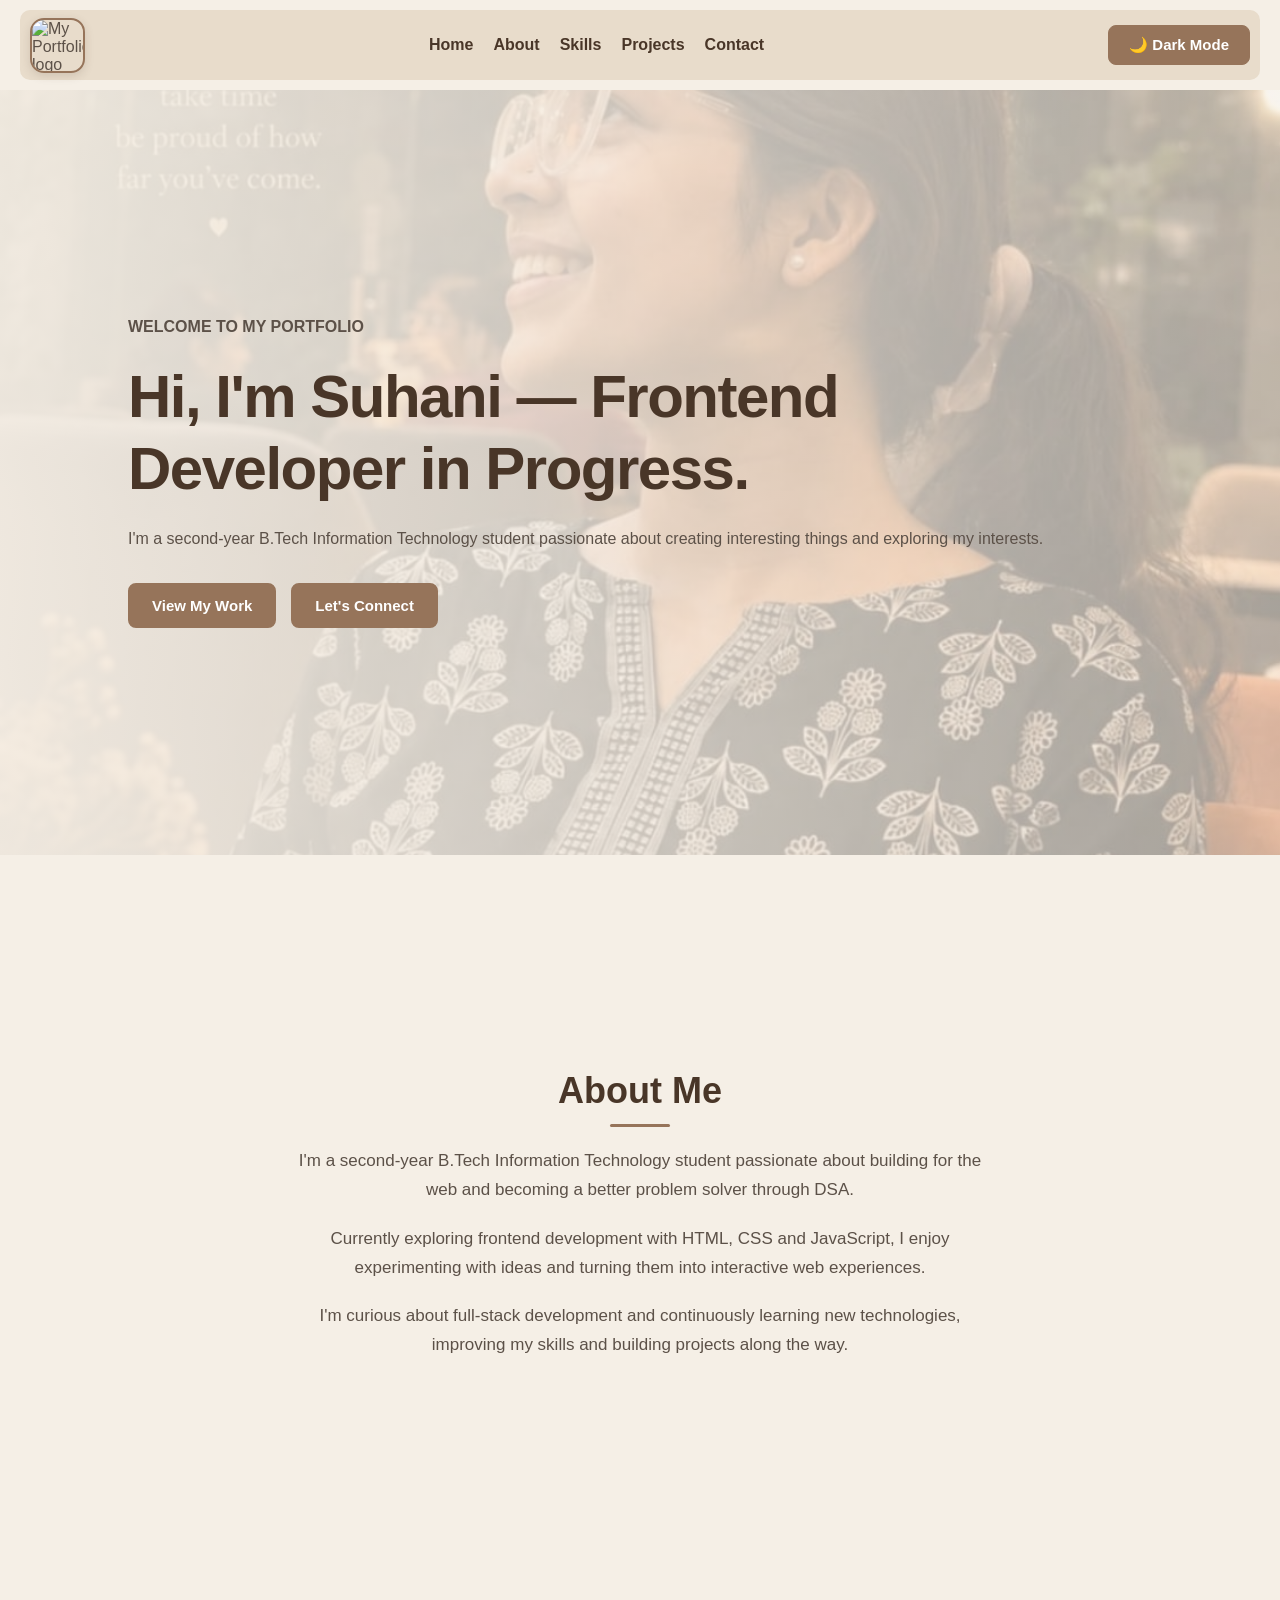
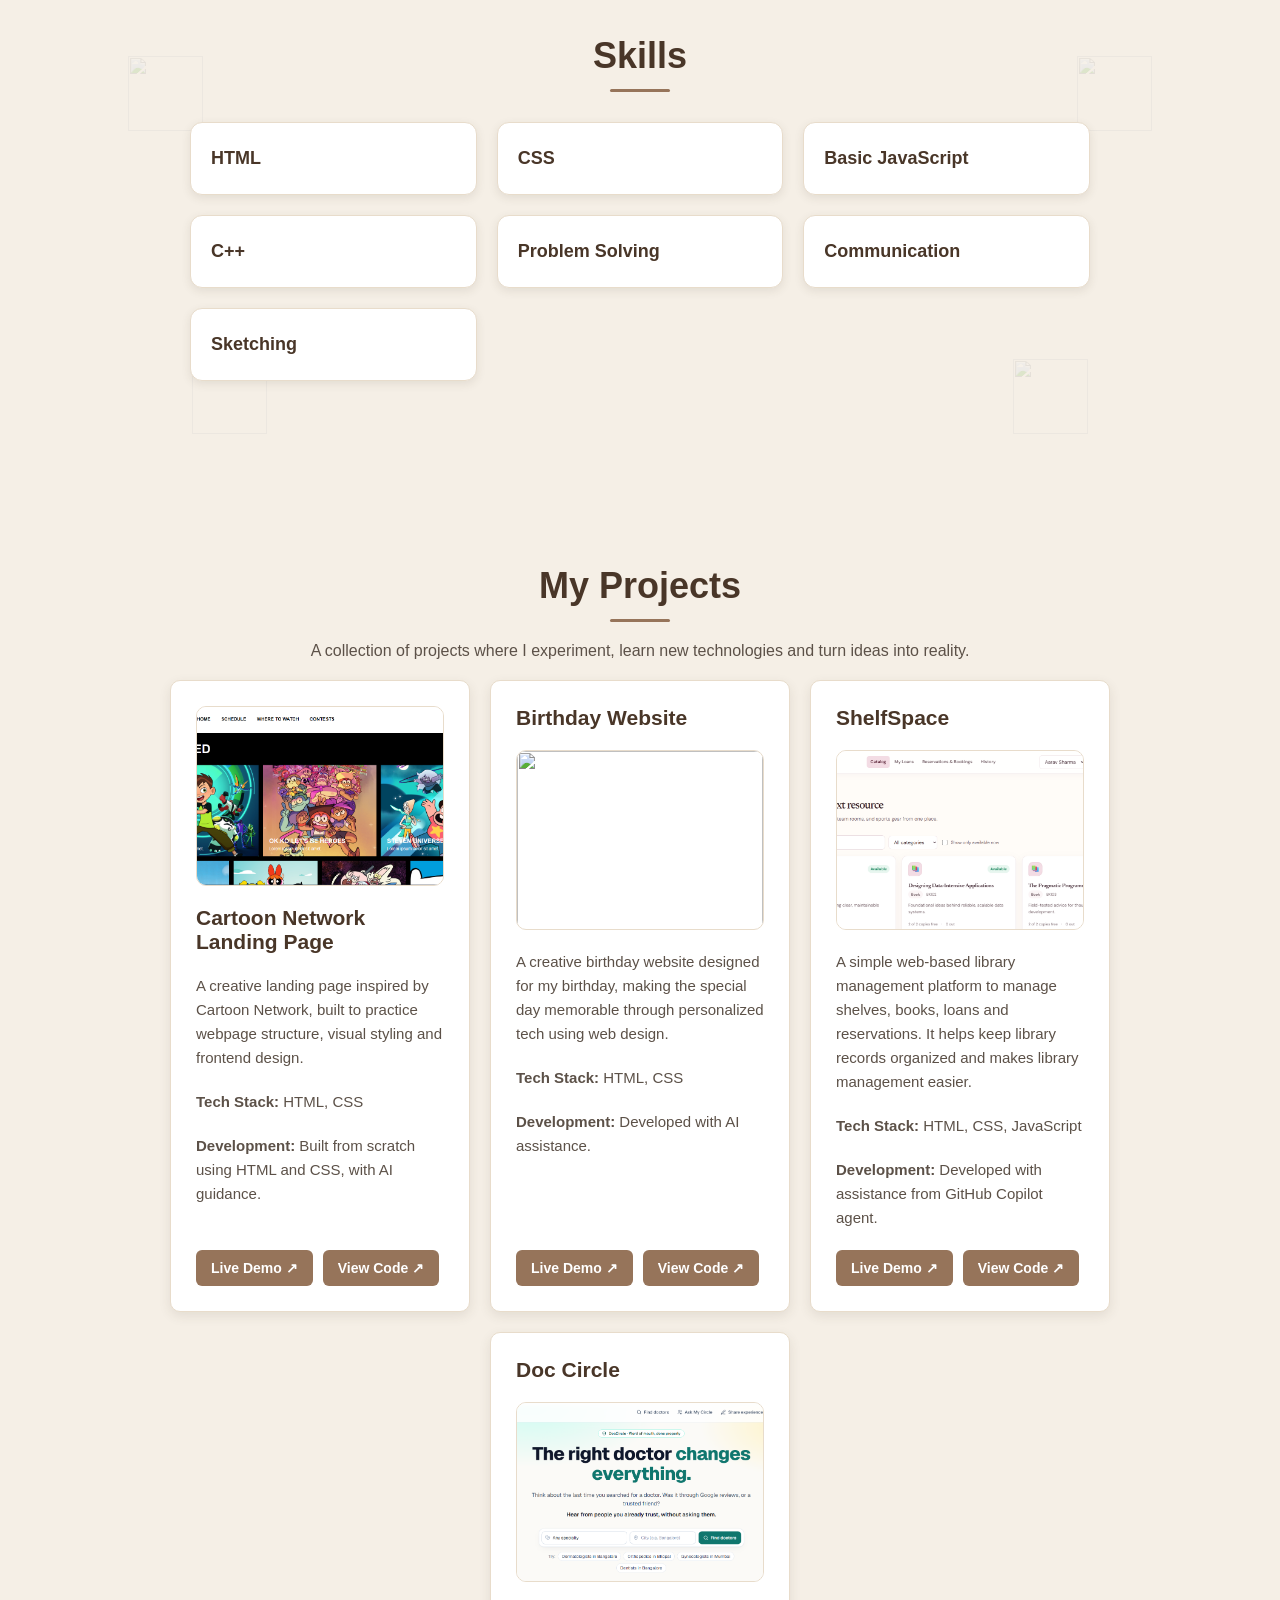
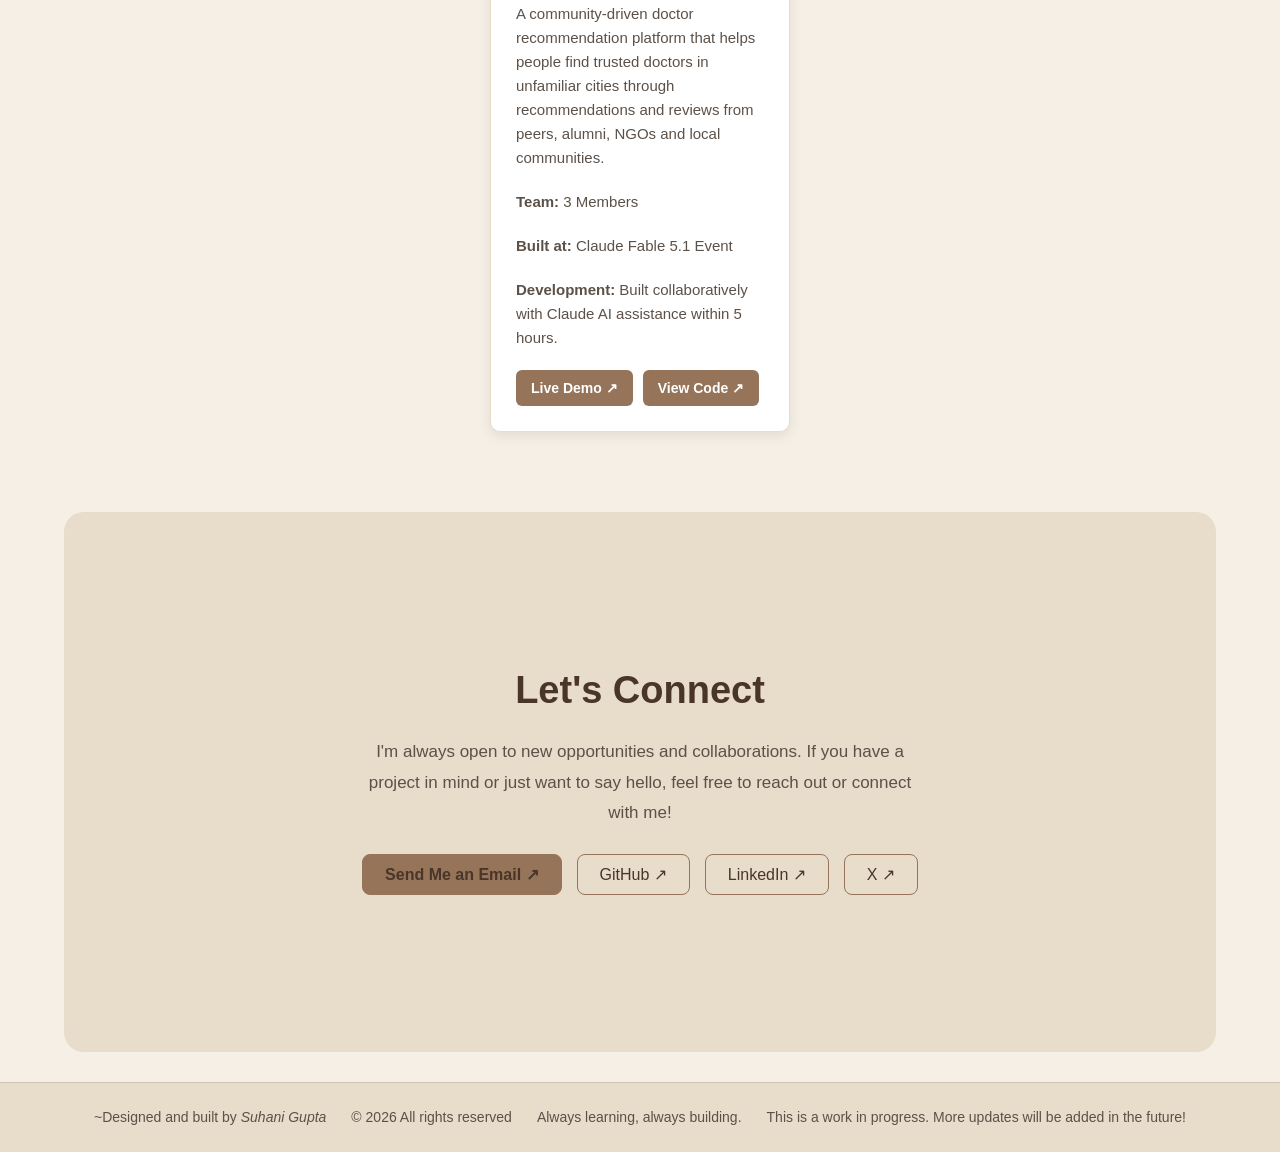
==== commit 3eed3755: "Update portfolio image" ====
--- a/index.html
+++ b/index.html
@@ -161,7 +161,7 @@
 
                 <div class="project-card">
                     <h3>Birthday Website</h3>
-                    <img src="./birthday.png" alt="Birthday Website">
+                    <img src="./Screenshot 2026-11-05 003406.png alt="Birthday Website">
                     <p>
                         A creative birthday website designed for my birthday, making the special day memorable
                         through
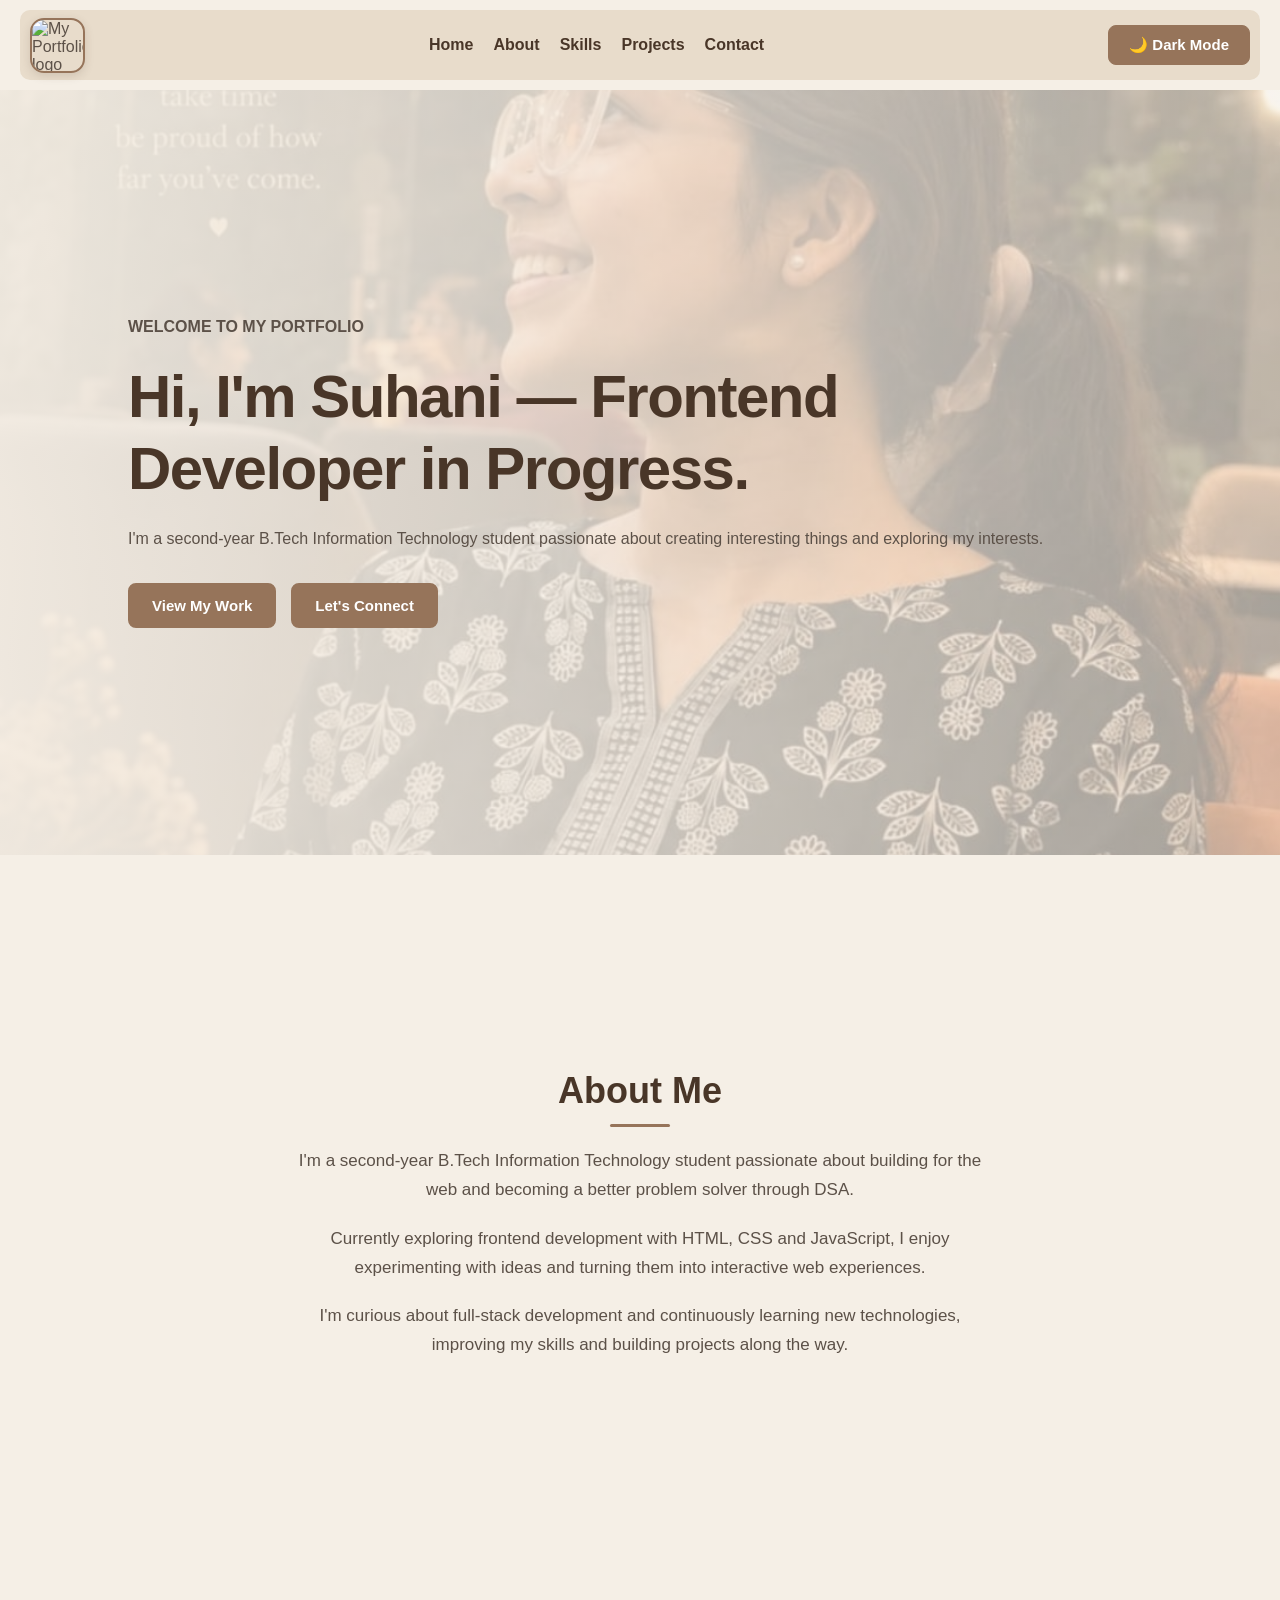
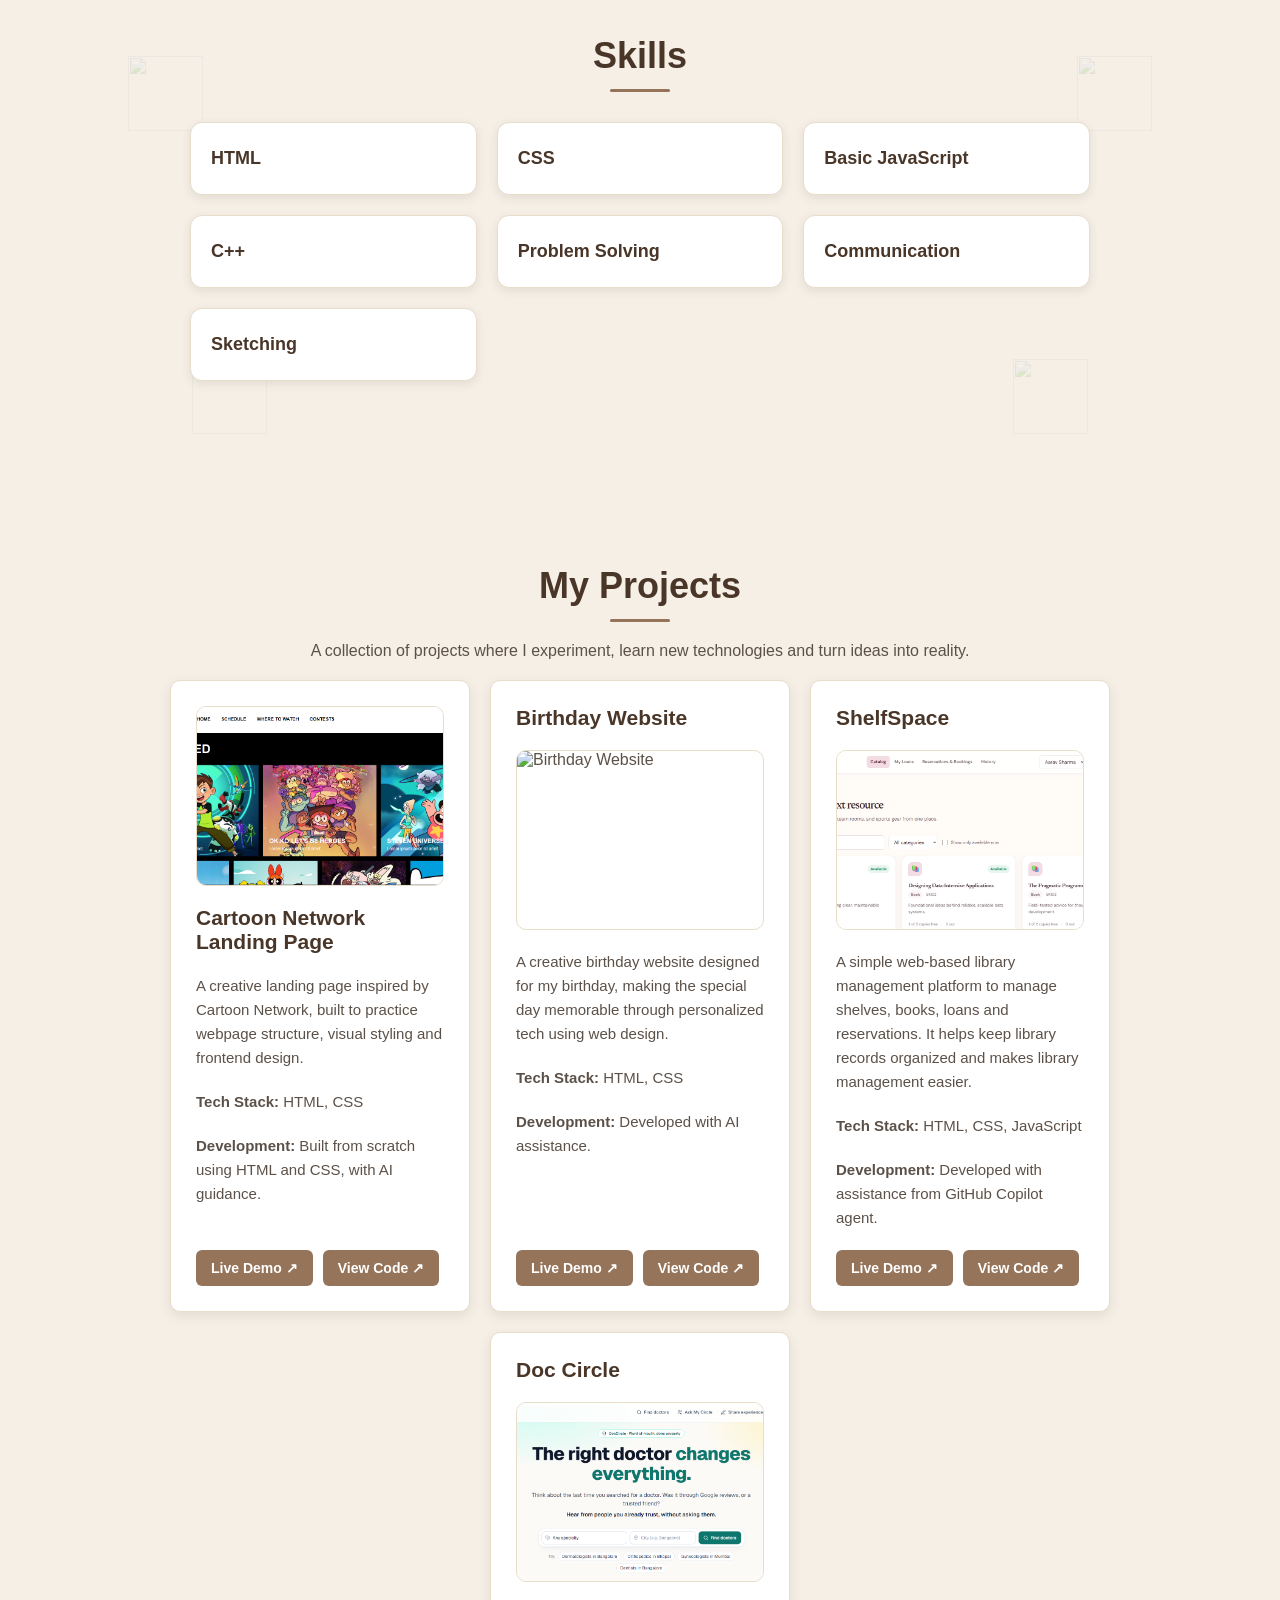
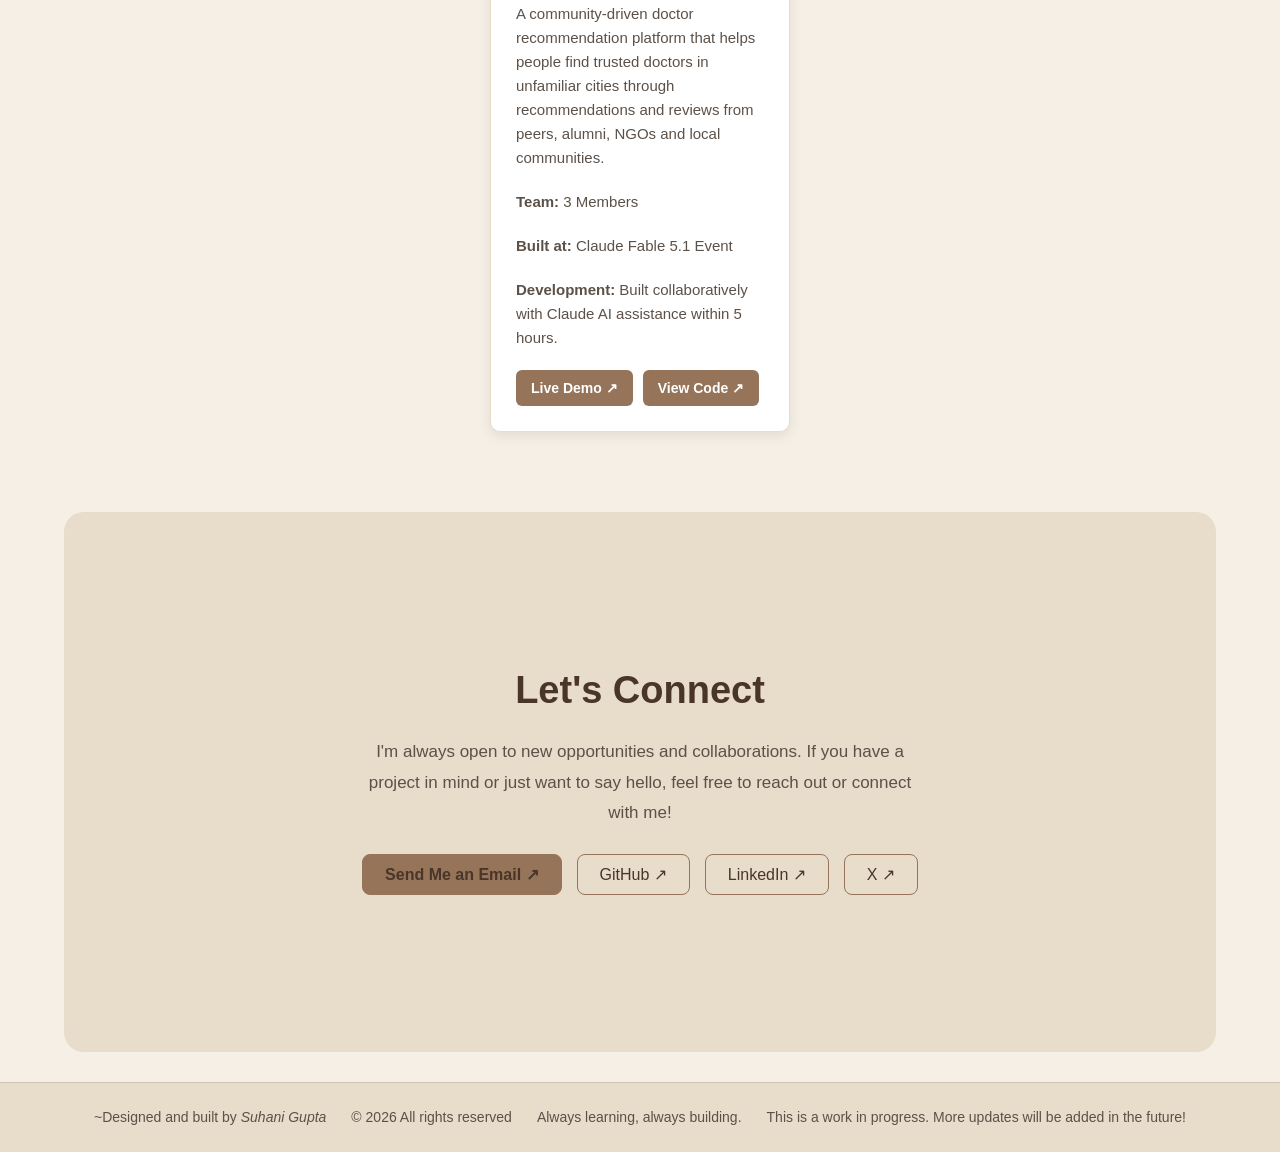
==== commit 06104064: "Update portfolio image" ====
--- a/index.html
+++ b/index.html
@@ -161,7 +161,7 @@
 
                 <div class="project-card">
                     <h3>Birthday Website</h3>
-                    <img src="./Screenshot 2026-11-05 003406.png alt="Birthday Website">
+                    <img src="./Birthday.png" alt="Birthday Website">
                     <p>
                         A creative birthday website designed for my birthday, making the special day memorable
                         through
